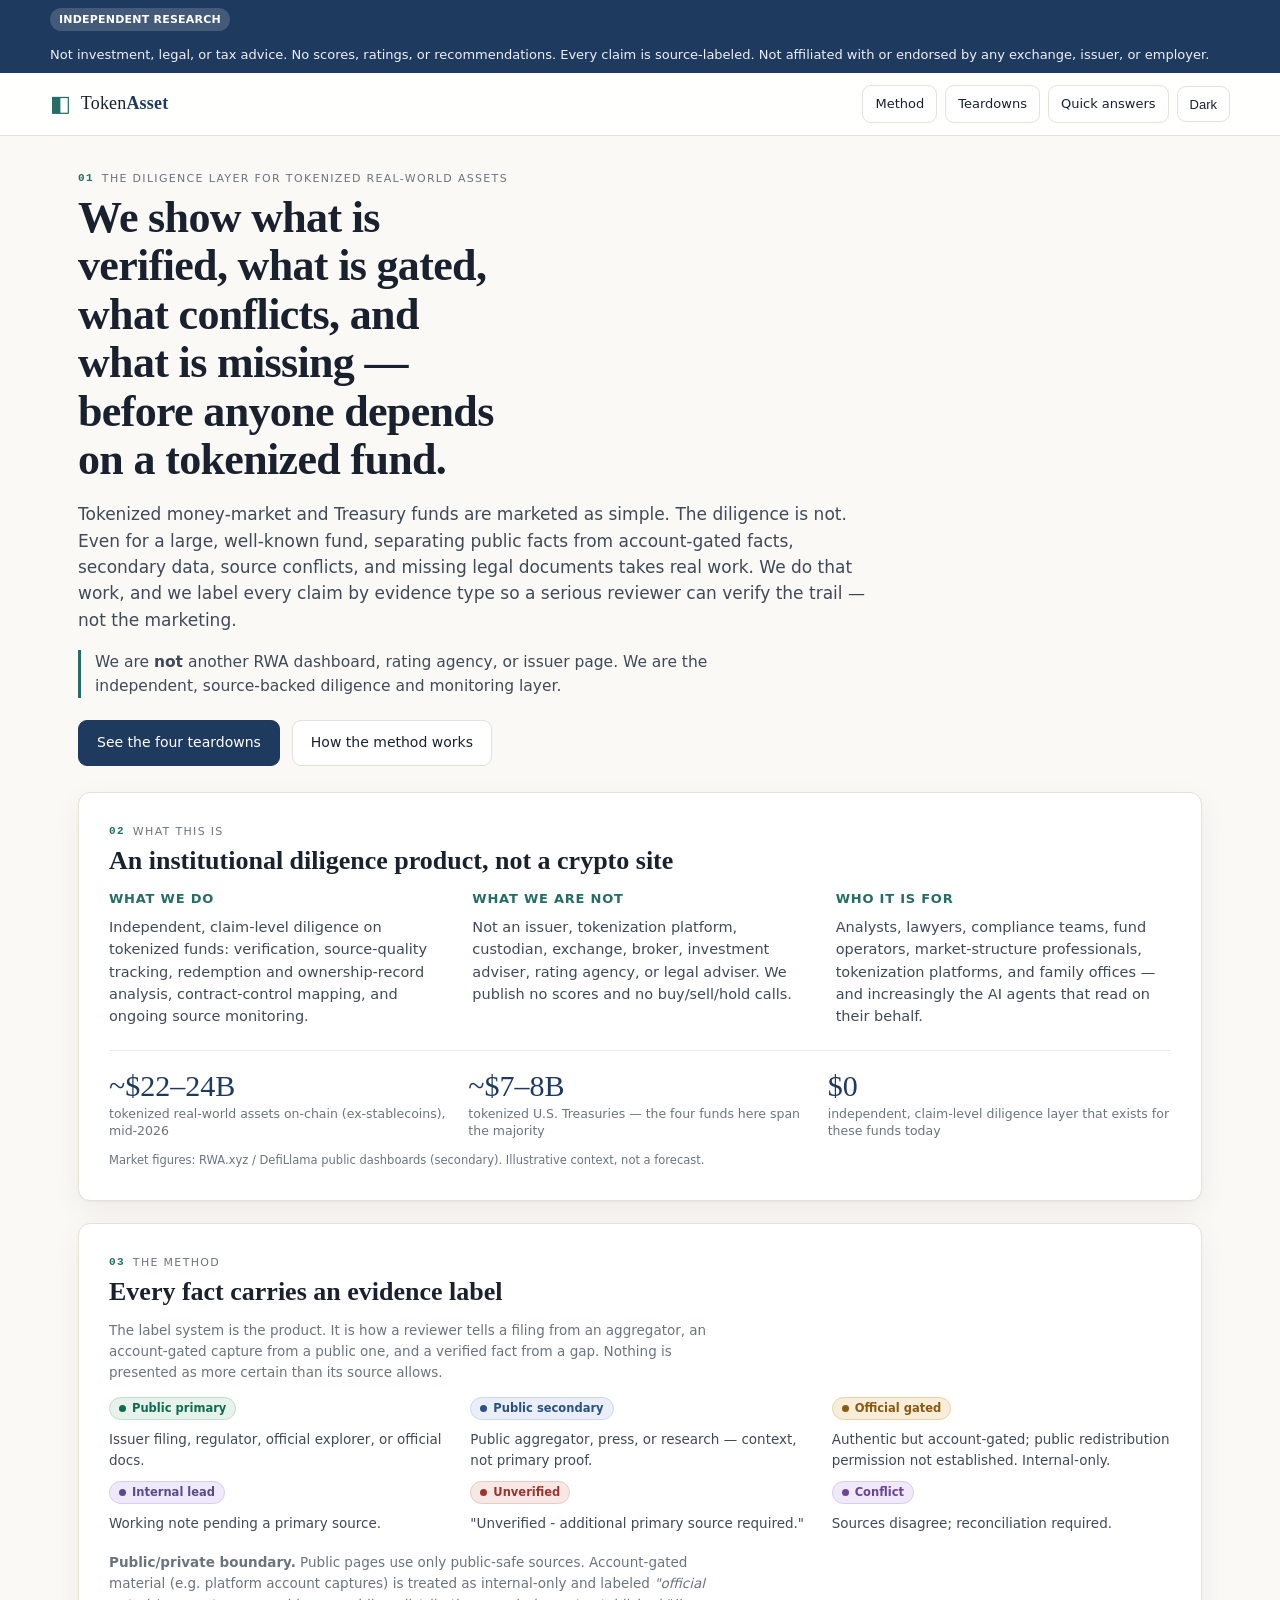
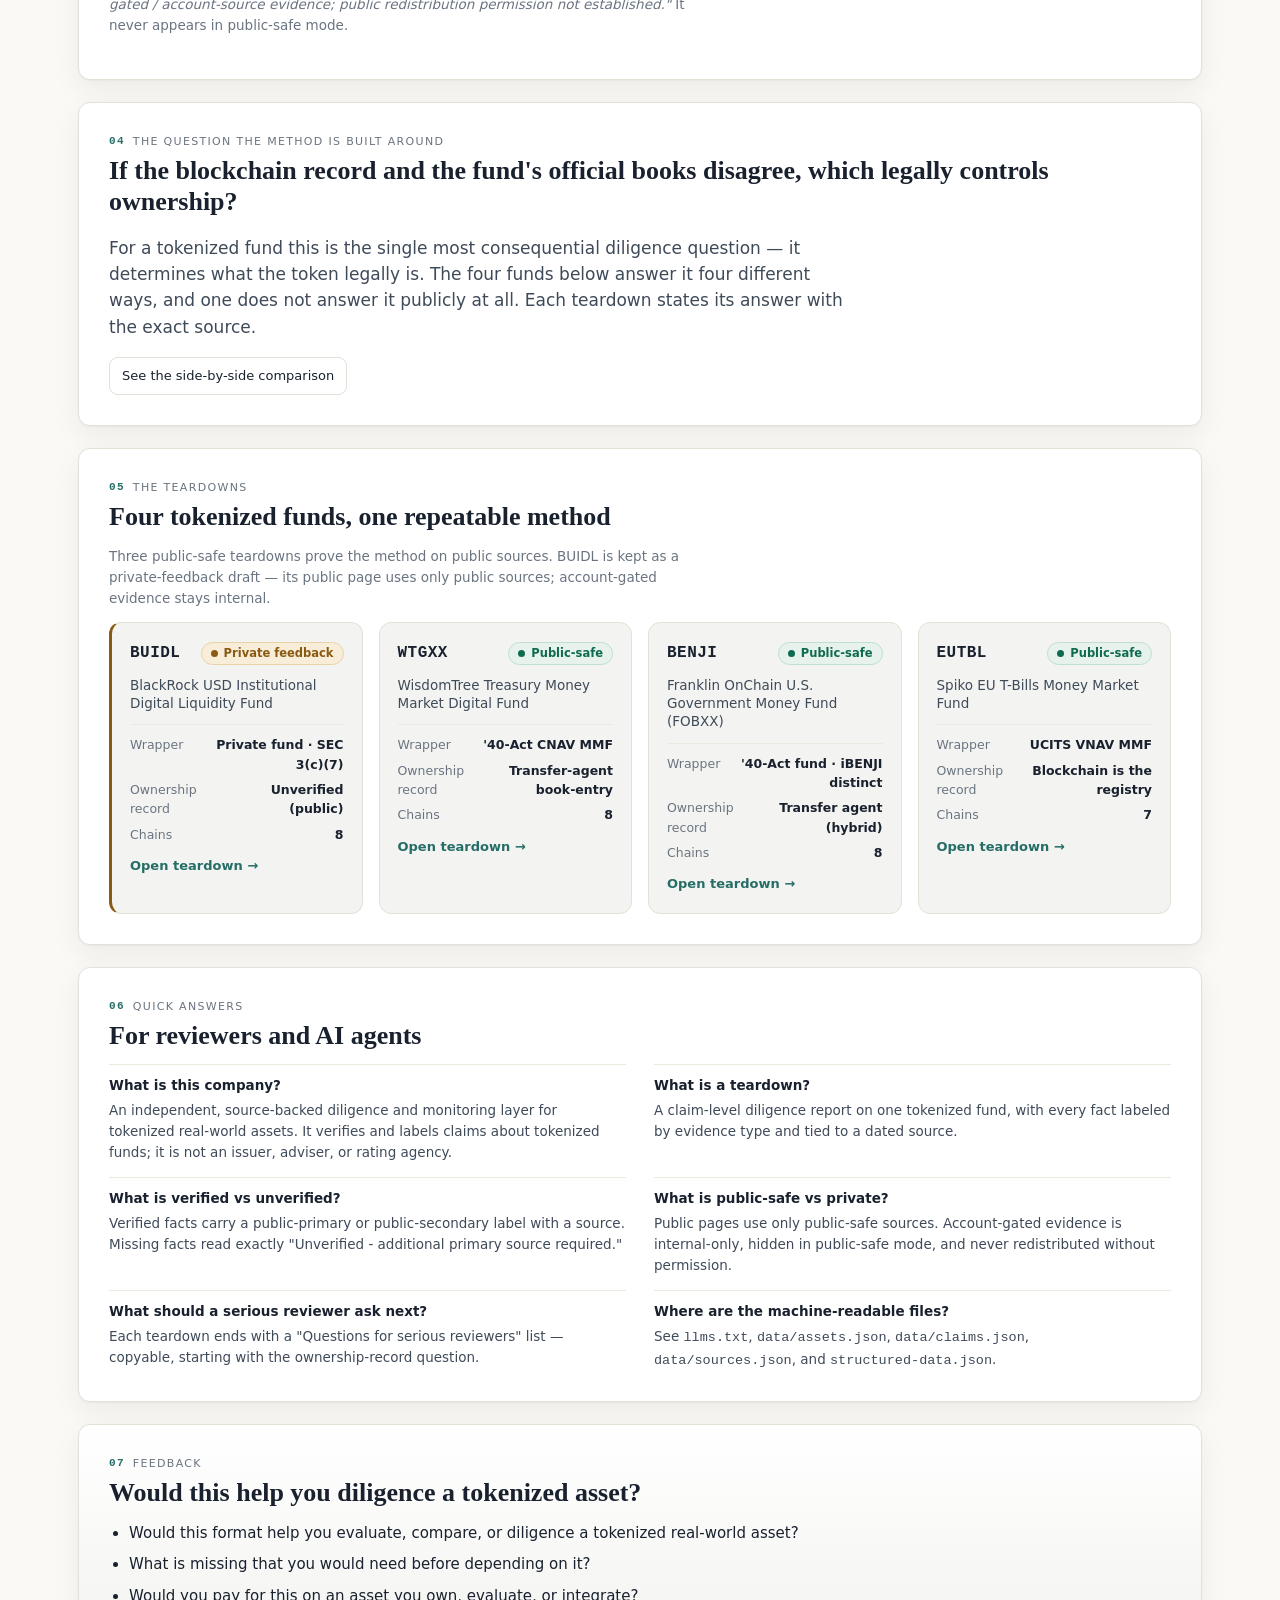
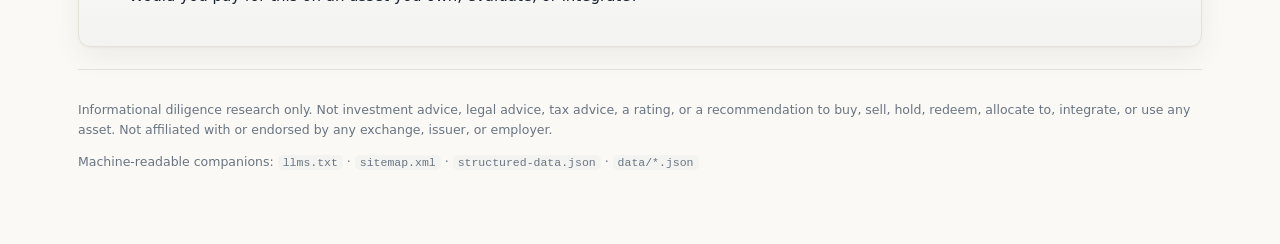
==== index.html @ 91ecc10b "TokenAsset public-safe site (noindex)" ====
<!DOCTYPE html>
<html lang="en" data-theme="light">
<head>
  <meta charset="UTF-8" />
  <meta name="viewport" content="width=device-width, initial-scale=1.0" />
  <title>TokenAsset — Source-Backed Tokenized-Fund Research</title>
  <meta name="description" content="An independent, source-backed diligence and monitoring layer for tokenized real-world assets. Every claim is labeled by evidence type and tied to a dated source. No scores, no ratings, no investment advice." />
  <meta name="robots" content="noindex, nofollow" />
  <link rel="canonical" href="https://example.com/rwa-teardown/" />

  <meta property="og:type" content="website" />
  <meta property="og:title" content="TokenAsset — Source-Backed Tokenized-Fund Research" />
  <meta property="og:description" content="An independent diligence layer for tokenized real-world assets. Evidence-labeled. No scores, no advice." />
  <meta property="og:url" content="https://example.com/rwa-teardown/" />
  <meta property="og:site_name" content="TokenAsset" />
  <meta name="twitter:card" content="summary_large_image" />
  <meta name="twitter:title" content="TokenAsset — Source-Backed Tokenized-Fund Research" />
  <meta name="twitter:description" content="An independent diligence layer for tokenized real-world assets. Evidence-labeled. No scores, no advice." />

  <link rel="stylesheet" href="assets/css/styles.css" />
  <script type="application/ld+json">
  {
    "@context": "https://schema.org",
    "@type": ["Organization", "ResearchProject"],
    "name": "TokenAsset",
    "description": "An independent, source-backed diligence and monitoring layer for tokenized real-world assets. Every claim is labeled by evidence type. No scores, ratings, or recommendations.",
    "url": "https://example.com/rwa-teardown/",
    "disclaimer": "Informational diligence research only. Not investment advice, legal advice, tax advice, a rating, or a recommendation to buy, sell, hold, redeem, allocate to, integrate, or use any asset. Not affiliated with or endorsed by any exchange, issuer, or employer.",
    "mainEntity": {
      "@type": "ItemList",
      "name": "Tokenized-fund diligence teardowns",
      "itemListElement": [
        {"@type": "ListItem", "position": 1, "name": "BUIDL — BlackRock USD Institutional Digital Liquidity Fund", "url": "https://example.com/rwa-teardown/teardown.html?asset=buidl"},
        {"@type": "ListItem", "position": 2, "name": "WTGXX — WisdomTree Treasury Money Market Digital Fund", "url": "https://example.com/rwa-teardown/teardown.html?asset=wtgxx"},
        {"@type": "ListItem", "position": 3, "name": "BENJI / FOBXX — Franklin OnChain U.S. Government Money Fund", "url": "https://example.com/rwa-teardown/teardown.html?asset=benji"},
        {"@type": "ListItem", "position": 4, "name": "EUTBL — Spiko EU T-Bills Money Market Fund", "url": "https://example.com/rwa-teardown/teardown.html?asset=eutbl"}
      ]
    }
  }
  </script>
</head>
<body class="home">
  <a class="skip-link" href="#main">Skip to content</a>

  <div class="alert-band" role="region" aria-label="Status and disclaimer">
    <div class="wrap alert-inner">
      <span class="alert-status">Independent research</span>
      <span class="alert-text">Not investment, legal, or tax advice. No scores, ratings, or recommendations. Every claim is source-labeled. Not affiliated with or endorsed by any exchange, issuer, or employer.</span>
    </div>
  </div>

  <header class="masthead" role="banner">
    <div class="wrap masthead-inner">
      <a class="brand" href="index.html" aria-label="TokenAsset — home">
        <span class="brand-mark" aria-hidden="true">◧</span>
        <span class="brand-name">Token<strong>Asset</strong></span>
      </a>
      <nav class="toolbar" aria-label="Primary">
        <a class="ctl btn" href="#method">Method</a>
        <a class="ctl btn" href="#assets">Teardowns</a>
        <a class="ctl btn" href="#answers">Quick answers</a>
        <button class="ctl btn" id="theme-toggle" aria-pressed="false" title="Toggle light/dark">Dark</button>
      </nav>
    </div>
  </header>

  <main id="main" class="wrap home-main" tabindex="-1">

    <!-- HERO -->
    <section class="hero-home" aria-labelledby="hero-h">
      <p class="eyebrow"><span class="num">01</span> The diligence layer for tokenized real-world assets</p>
      <h1 id="hero-h">We show what is verified, what is gated, what conflicts, and what is missing — before anyone depends on a tokenized fund.</h1>
      <p class="lede">Tokenized money-market and Treasury funds are marketed as simple. The diligence is not. Even for a large, well-known fund, separating public facts from account-gated facts, secondary data, source conflicts, and missing legal documents takes real work. We do that work, and we label every claim by evidence type so a serious reviewer can verify the trail — not the marketing.</p>
      <p class="positioning">We are <strong>not</strong> another RWA dashboard, rating agency, or issuer page. We are the independent, source-backed diligence and monitoring layer.</p>
      <div class="hero-cta">
        <a class="btn btn-primary" href="#assets">See the four teardowns</a>
        <a class="btn" href="#method">How the method works</a>
      </div>
    </section>

    <!-- WHAT / WHO -->
    <section class="card" id="what" aria-labelledby="what-h">
      <p class="eyebrow"><span class="num">02</span> What this is</p>
      <h2 id="what-h">An institutional diligence product, not a crypto site</h2>
      <div class="who-grid">
        <div><h3>What we do</h3><p>Independent, claim-level diligence on tokenized funds: verification, source-quality tracking, redemption and ownership-record analysis, contract-control mapping, and ongoing source monitoring.</p></div>
        <div><h3>What we are not</h3><p>Not an issuer, tokenization platform, custodian, exchange, broker, investment adviser, rating agency, or legal adviser. We publish no scores and no buy/sell/hold calls.</p></div>
        <div><h3>Who it is for</h3><p>Analysts, lawyers, compliance teams, fund operators, market-structure professionals, tokenization platforms, and family offices — and increasingly the AI agents that read on their behalf.</p></div>
      </div>
      <div class="market-band" aria-label="Market context">
        <div><span class="mb-num">~$22–24B</span><span class="mb-lbl">tokenized real-world assets on-chain (ex-stablecoins), mid-2026</span></div>
        <div><span class="mb-num">~$7–8B</span><span class="mb-lbl">tokenized U.S. Treasuries — the four funds here span the majority</span></div>
        <div><span class="mb-num">$0</span><span class="mb-lbl">independent, claim-level diligence layer that exists for these funds today</span></div>
      </div>
      <p class="mb-note">Market figures: RWA.xyz / DefiLlama public dashboards (secondary). Illustrative context, not a forecast.</p>
    </section>

    <!-- METHOD / EVIDENCE LABELS -->
    <section class="card" id="method" aria-labelledby="method-h">
      <p class="eyebrow"><span class="num">03</span> The method</p>
      <h2 id="method-h">Every fact carries an evidence label</h2>
      <p class="section-note">The label system is the product. It is how a reviewer tells a filing from an aggregator, an account-gated capture from a public one, and a verified fact from a gap. Nothing is presented as more certain than its source allows.</p>
      <ul class="method-legend">
        <li><span class="badge public-primary"><span class="dot"></span>Public primary</span> Issuer filing, regulator, official explorer, or official docs.</li>
        <li><span class="badge public-secondary"><span class="dot"></span>Public secondary</span> Public aggregator, press, or research — context, not primary proof.</li>
        <li><span class="badge official-gated"><span class="dot"></span>Official gated</span> Authentic but account-gated; public redistribution permission not established. Internal-only.</li>
        <li><span class="badge internal-lead"><span class="dot"></span>Internal lead</span> Working note pending a primary source.</li>
        <li><span class="badge unverified"><span class="dot"></span>Unverified</span> "Unverified - additional primary source required."</li>
        <li><span class="badge conflict"><span class="dot"></span>Conflict</span> Sources disagree; reconciliation required.</li>
      </ul>
      <p class="section-note"><strong>Public/private boundary.</strong> Public pages use only public-safe sources. Account-gated material (e.g. platform account captures) is treated as internal-only and labeled <em>"official gated / account-source evidence; public redistribution permission not established."</em> It never appears in public-safe mode.</p>
    </section>

    <!-- CORE QUESTION TEASER -->
    <section class="card" id="core-teaser" aria-labelledby="core-h">
      <p class="eyebrow"><span class="num">04</span> The question the method is built around</p>
      <h2 id="core-h">If the blockchain record and the fund's official books disagree, which legally controls ownership?</h2>
      <p class="lede">For a tokenized fund this is the single most consequential diligence question — it determines what the token legally is. The four funds below answer it four different ways, and one does not answer it publicly at all. Each teardown states its answer with the exact source.</p>
      <a class="btn" href="teardown.html?asset=wtgxx#core">See the side-by-side comparison</a>
    </section>

    <!-- ASSET GRID -->
    <section class="card" id="assets" aria-labelledby="assets-h">
      <p class="eyebrow"><span class="num">05</span> The teardowns</p>
      <h2 id="assets-h">Four tokenized funds, one repeatable method</h2>
      <p class="section-note">Three public-safe teardowns prove the method on public sources. BUIDL is kept as a private-feedback draft — its public page uses only public sources; account-gated evidence stays internal.</p>
      <div class="asset-grid">

        <a class="asset-card is-private" href="teardown.html?asset=buidl">
          <div class="ac-top"><span class="ac-tic">BUIDL</span><span class="badge official-gated"><span class="dot"></span>Private feedback</span></div>
          <p class="ac-name">BlackRock USD Institutional Digital Liquidity Fund</p>
          <dl class="ac-meta">
            <div><dt>Wrapper</dt><dd>Private fund · SEC 3(c)(7)</dd></div>
            <div><dt>Ownership record</dt><dd>Unverified (public)</dd></div>
            <div><dt>Chains</dt><dd>8</dd></div>
          </dl>
          <span class="ac-go">Open teardown →</span>
        </a>

        <a class="asset-card" href="teardown.html?asset=wtgxx">
          <div class="ac-top"><span class="ac-tic">WTGXX</span><span class="badge public-primary"><span class="dot"></span>Public-safe</span></div>
          <p class="ac-name">WisdomTree Treasury Money Market Digital Fund</p>
          <dl class="ac-meta">
            <div><dt>Wrapper</dt><dd>'40-Act CNAV MMF</dd></div>
            <div><dt>Ownership record</dt><dd>Transfer-agent book-entry</dd></div>
            <div><dt>Chains</dt><dd>8</dd></div>
          </dl>
          <span class="ac-go">Open teardown →</span>
        </a>

        <a class="asset-card" href="teardown.html?asset=benji">
          <div class="ac-top"><span class="ac-tic">BENJI</span><span class="badge public-primary"><span class="dot"></span>Public-safe</span></div>
          <p class="ac-name">Franklin OnChain U.S. Government Money Fund (FOBXX)</p>
          <dl class="ac-meta">
            <div><dt>Wrapper</dt><dd>'40-Act fund · iBENJI distinct</dd></div>
            <div><dt>Ownership record</dt><dd>Transfer agent (hybrid)</dd></div>
            <div><dt>Chains</dt><dd>8</dd></div>
          </dl>
          <span class="ac-go">Open teardown →</span>
        </a>

        <a class="asset-card" href="teardown.html?asset=eutbl">
          <div class="ac-top"><span class="ac-tic">EUTBL</span><span class="badge public-primary"><span class="dot"></span>Public-safe</span></div>
          <p class="ac-name">Spiko EU T-Bills Money Market Fund</p>
          <dl class="ac-meta">
            <div><dt>Wrapper</dt><dd>UCITS VNAV MMF</dd></div>
            <div><dt>Ownership record</dt><dd>Blockchain is the registry</dd></div>
            <div><dt>Chains</dt><dd>7</dd></div>
          </dl>
          <span class="ac-go">Open teardown →</span>
        </a>

      </div>
    </section>

    <!-- QUICK ANSWERS -->
    <section class="card answers" id="answers" aria-labelledby="answers-h">
      <p class="eyebrow"><span class="num">06</span> Quick answers</p>
      <h2 id="answers-h">For reviewers and AI agents</h2>
      <div class="qa">
        <div><dt>What is this company?</dt><dd>An independent, source-backed diligence and monitoring layer for tokenized real-world assets. It verifies and labels claims about tokenized funds; it is not an issuer, adviser, or rating agency.</dd></div>
        <div><dt>What is a teardown?</dt><dd>A claim-level diligence report on one tokenized fund, with every fact labeled by evidence type and tied to a dated source.</dd></div>
        <div><dt>What is verified vs unverified?</dt><dd>Verified facts carry a public-primary or public-secondary label with a source. Missing facts read exactly "Unverified - additional primary source required."</dd></div>
        <div><dt>What is public-safe vs private?</dt><dd>Public pages use only public-safe sources. Account-gated evidence is internal-only, hidden in public-safe mode, and never redistributed without permission.</dd></div>
        <div><dt>What should a serious reviewer ask next?</dt><dd>Each teardown ends with a "Questions for serious reviewers" list — copyable, starting with the ownership-record question.</dd></div>
        <div><dt>Where are the machine-readable files?</dt><dd>See <code>llms.txt</code>, <code>data/assets.json</code>, <code>data/claims.json</code>, <code>data/sources.json</code>, and <code>structured-data.json</code>.</dd></div>
      </div>
    </section>

    <!-- FEEDBACK -->
    <section class="card feedback" id="feedback" aria-labelledby="fb-h">
      <p class="eyebrow"><span class="num">07</span> Feedback</p>
      <h2 id="fb-h">Would this help you diligence a tokenized asset?</h2>
      <ul class="feedback-questions">
        <li>Would this format help you evaluate, compare, or diligence a tokenized real-world asset?</li>
        <li>What is missing that you would need before depending on it?</li>
        <li>Would you pay for this on an asset you own, evaluate, or integrate?</li>
      </ul>
    </section>

    <footer class="site-footer">
      <p>Informational diligence research only. Not investment advice, legal advice, tax advice, a rating, or a recommendation to buy, sell, hold, redeem, allocate to, integrate, or use any asset. Not affiliated with or endorsed by any exchange, issuer, or employer.</p>
      <p class="muted">Machine-readable companions: <code>llms.txt</code> · <code>sitemap.xml</code> · <code>structured-data.json</code> · <code>data/*.json</code></p>
    </footer>
  </main>

  <script>
    // Minimal, dependency-free theme toggle for the static homepage (honors prefers-reduced-motion via CSS).
    (function(){
      var btn = document.getElementById("theme-toggle");
      if(!btn) return;
      btn.addEventListener("click", function(){
        var dark = document.documentElement.getAttribute("data-theme") === "dark";
        document.documentElement.setAttribute("data-theme", dark ? "light" : "dark");
        btn.setAttribute("aria-pressed", String(!dark));
        btn.textContent = dark ? "Dark" : "Light";
      });
    })();
  </script>
</body>
</html>
---- assets/css/styles.css ----
/* =========================================================================
   RWA Diligence Teardown — institutional design system
   Reusable across teardowns. Themed entirely with CSS custom properties.
   No crypto/neon aesthetic. No score/rating visuals. Coverage bars only.
   ========================================================================= */

:root {
  --paper:#f5f3ee; --bg:#faf9f5; --panel:#ffffff; --panel-2:#f3f4f1; --panel-3:#eceee9;
  --ink:#19212e; --ink-2:#3f4a59; --muted:#6a7480; --line:#e3e1d8; --hair:#ece9e0;
  --accent:#1f3a5f; --accent-2:#256d66; --link:#1f5c8c; --focus:#256d66;

  --s-pp-fg:#0f6b4f; --s-pp-bg:#e7f2ec; --s-pp-bd:#bfe0d0;   /* public primary */
  --s-ps-fg:#2a5180; --s-ps-bg:#e9eef8; --s-ps-bd:#cdd9ef;   /* public secondary */
  --s-og-fg:#8a5a12; --s-og-bg:#f7edd8; --s-og-bd:#e8d3a6;   /* official gated */
  --s-il-fg:#5a4a8a; --s-il-bg:#eeeafb; --s-il-bd:#d6cdf0;   /* internal lead */
  --s-uv-fg:#9a342f; --s-uv-bg:#f8e8e5; --s-uv-bd:#ecc8c2;   /* unverified */
  --s-cf-fg:#6a4596; --s-cf-bg:#efe9f8; --s-cf-bd:#d8cbef;   /* conflict */

  --radius-sm:9px; --radius-md:12px; --pill:99px;
  --maxw:1180px; --rail:248px;
  --serif:"Iowan Old Style","Palatino Linotype",Palatino,"Book Antiqua",Georgia,"Times New Roman",serif;
  --sans:system-ui,-apple-system,"Segoe UI",Roboto,Helvetica,Arial,sans-serif;
  --mono:ui-monospace,"SF Mono",Menlo,Consolas,"Liberation Mono",monospace;
  --shadow:0 1px 2px rgba(16,24,40,.04), 0 10px 30px rgba(16,24,40,.06);
}
[data-theme="dark"] {
  --paper:#0c1016; --bg:#0c1016; --panel:#141b24; --panel-2:#1a222d; --panel-3:#202a36;
  --ink:#e9eef4; --ink-2:#bcc6d2; --muted:#8b95a2; --line:#27313d; --hair:#1f2630;
  --accent:#83a9d6; --accent-2:#5cb6ac; --link:#8cc0ea; --focus:#5cb6ac;

  --s-pp-fg:#74d7ab; --s-pp-bg:#10241d; --s-pp-bd:#1f4034;
  --s-ps-fg:#8fb6ec; --s-ps-bg:#121d2e; --s-ps-bd:#22344e;
  --s-og-fg:#e3b15f; --s-og-bg:#26200f; --s-og-bd:#43381b;
  --s-il-fg:#bba6ec; --s-il-bg:#1a1530; --s-il-bd:#2f2650;
  --s-uv-fg:#ef9b94; --s-uv-bg:#271513; --s-uv-bd:#45221f;
  --s-cf-fg:#bfa6ec; --s-cf-bg:#1d1630; --s-cf-bd:#332650;
  --shadow:0 1px 2px rgba(0,0,0,.4), 0 12px 32px rgba(0,0,0,.36);
}

* { box-sizing:border-box; }
html { scroll-behavior:smooth; }
@media (prefers-reduced-motion: reduce) { html { scroll-behavior:auto; } *,*::before,*::after { animation-duration:.001ms !important; transition-duration:.001ms !important; } }

body {
  margin:0; background:var(--bg); color:var(--ink);
  font-family:var(--sans); font-size:16px; line-height:1.55;
  -webkit-font-smoothing:antialiased;
}
.wrap { max-width:var(--maxw); margin:0 auto; padding:0 clamp(16px,3vw,28px); }

a { color:var(--link); text-underline-offset:2px; }
a:focus-visible, button:focus-visible, select:focus-visible, input:focus-visible, [tabindex]:focus-visible {
  outline:2px solid var(--focus); outline-offset:2px; border-radius:4px;
}
.skip-link { position:absolute; left:-9999px; top:0; background:var(--accent); color:#fff; padding:10px 16px; z-index:100; border-radius:0 0 8px 0; }
.skip-link:focus { left:0; }

/* ---- Alert band ---- */
.alert-band { background:var(--accent); color:#fff; font-size:13px; }
[data-theme="dark"] .alert-band { background:#10202f; }
.alert-inner { display:flex; gap:14px; align-items:center; padding:8px 0; flex-wrap:wrap; }
.alert-status { font-weight:700; letter-spacing:.02em; text-transform:uppercase; font-size:11px; background:rgba(255,255,255,.16); padding:3px 9px; border-radius:var(--pill); white-space:nowrap; }
.alert-text { opacity:.92; }

/* ---- Masthead ---- */
.masthead { position:sticky; top:0; z-index:40; background:color-mix(in srgb, var(--panel) 88%, transparent); backdrop-filter:saturate(140%) blur(8px); border-bottom:1px solid var(--line); }
.masthead-inner { display:flex; align-items:center; justify-content:space-between; gap:18px; padding:12px 0; flex-wrap:wrap; }
.brand { display:flex; align-items:center; gap:10px; }
.brand-mark { color:var(--accent-2); font-size:22px; line-height:1; }
.brand-name { font-family:var(--serif); font-size:18px; letter-spacing:.01em; }
.brand-name strong { color:var(--accent); }
.toolbar { display:flex; gap:8px; align-items:center; flex-wrap:wrap; }
.ctl { font-size:13px; }
.ctl-label { display:block; font-size:10px; text-transform:uppercase; letter-spacing:.08em; color:var(--muted); margin-bottom:3px; }
select, input[type="search"] {
  font:inherit; font-size:13px; color:var(--ink); background:var(--panel); border:1px solid var(--line);
  padding:7px 10px; border-radius:var(--radius-sm); min-height:36px;
}
/* Cap the asset select so its long option labels can't force horizontal page overflow. */
#asset-select { max-width:min(260px, 60vw); text-overflow:ellipsis; }
.btn { background:var(--panel); border:1px solid var(--line); color:var(--ink); padding:8px 12px; border-radius:var(--radius-sm); cursor:pointer; min-height:36px; font-size:13px; }
.btn:hover { border-color:var(--accent-2); }
.btn[aria-pressed="true"] { background:var(--accent); color:#fff; border-color:var(--accent); }

/* ---- Layout ---- */
.layout { display:grid; grid-template-columns:var(--rail) 1fr; gap:28px; align-items:start; padding-top:24px; padding-bottom:64px; }
.rail { position:sticky; top:74px; align-self:start; font-size:13px; }
.rail-title { font-size:10px; text-transform:uppercase; letter-spacing:.1em; color:var(--muted); margin:0 0 8px; }
#rail-list { list-style:none; margin:0 0 22px; padding:0; counter-reset:r; }
#rail-list li a { display:block; padding:5px 8px; border-left:2px solid transparent; color:var(--ink-2); text-decoration:none; border-radius:0 6px 6px 0; }
#rail-list li a:hover { background:var(--panel-2); }
#rail-list li a.active { border-left-color:var(--accent-2); color:var(--ink); background:var(--panel-2); font-weight:600; }
.legend ul { list-style:none; margin:0; padding:0; display:flex; flex-direction:column; gap:6px; }
.legend li { display:flex; align-items:center; gap:7px; font-size:12px; color:var(--ink-2); }

/* ---- Cards / sections ---- */
.content { min-width:0; }
.card { background:var(--panel); border:1px solid var(--line); border-radius:var(--radius-md); box-shadow:var(--shadow); padding:clamp(18px,3vw,30px); margin:0 0 22px; scroll-margin-top:78px; }
.eyebrow { font-size:11px; text-transform:uppercase; letter-spacing:.12em; color:var(--muted); margin:0 0 6px; display:flex; align-items:center; gap:8px; }
.eyebrow .num { font-family:var(--mono); color:var(--accent-2); font-weight:700; }
.private-eyebrow .num { color:var(--s-og-fg); }
h1 { font-family:var(--serif); font-size:clamp(26px,4vw,38px); line-height:1.12; margin:.1em 0 .3em; letter-spacing:-.01em; }
h2 { font-family:var(--serif); font-size:clamp(20px,2.6vw,26px); line-height:1.18; margin:.1em 0 .5em; }
.lede { font-size:clamp(15px,1.6vw,17px); color:var(--ink-2); max-width:68ch; }
.section-note { color:var(--muted); font-size:13.5px; margin:.2em 0 1em; max-width:70ch; }

/* ---- Hero ---- */
.hero h1 { margin-bottom:.2em; }
.hero-meta { display:grid; grid-template-columns:repeat(auto-fit,minmax(200px,1fr)); gap:14px 28px; margin:22px 0 0; }
.hero-meta div { border-top:1px solid var(--hair); padding-top:10px; }
.hero-meta dt { font-size:10.5px; text-transform:uppercase; letter-spacing:.08em; color:var(--muted); margin-bottom:3px; }
.hero-meta dd { margin:0; font-size:14.5px; }

/* ---- Status badges ---- */
.badge { display:inline-flex; align-items:center; gap:6px; font-size:11.5px; font-weight:600; padding:2px 9px; border-radius:var(--pill); border:1px solid; white-space:nowrap; line-height:1.5; }
.badge .dot { width:7px; height:7px; border-radius:50%; background:currentColor; flex:none; }
.badge.public-primary{ color:var(--s-pp-fg); background:var(--s-pp-bg); border-color:var(--s-pp-bd); }
.badge.public-secondary{ color:var(--s-ps-fg); background:var(--s-ps-bg); border-color:var(--s-ps-bd); }
.badge.official-gated{ color:var(--s-og-fg); background:var(--s-og-bg); border-color:var(--s-og-bd); }
.badge.internal-lead{ color:var(--s-il-fg); background:var(--s-il-bg); border-color:var(--s-il-bd); }
.badge.unverified{ color:var(--s-uv-fg); background:var(--s-uv-bg); border-color:var(--s-uv-bd); }
.badge.conflict{ color:var(--s-cf-fg); background:var(--s-cf-bg); border-color:var(--s-cf-bd); }

/* ---- Tape ---- */
.tape { display:grid; grid-template-columns:repeat(auto-fit,minmax(230px,1fr)); gap:12px; }
.tape-card { border:1px solid var(--line); border-radius:var(--radius-sm); padding:14px; background:var(--panel-2); }
.tape-card.is-active { border-color:var(--accent-2); box-shadow:inset 0 0 0 1px var(--accent-2); }
.tape-tic { font-family:var(--mono); font-weight:700; font-size:13px; letter-spacing:.04em; }
.tape-name { font-size:11.5px; color:var(--muted); margin:2px 0 10px; line-height:1.3; min-height:2.6em; }
.tape-row { display:flex; justify-content:space-between; gap:8px; font-size:13px; padding:3px 0; border-top:1px dashed var(--hair); }
.tape-row .k { color:var(--muted); }
.tape-row .v { font-family:var(--mono); text-align:right; }
.tape-date { font-size:10.5px; color:var(--muted); margin-top:8px; }
.tape-card .badge { margin-top:8px; }

/* ---- Snapshot ---- */
.snapshot-grid { display:grid; grid-template-columns:repeat(auto-fit,minmax(220px,1fr)); gap:14px; }
.snap { border:1px solid var(--line); border-radius:var(--radius-sm); padding:13px 15px; background:var(--panel-2); }
.snap dt { font-size:10.5px; text-transform:uppercase; letter-spacing:.08em; color:var(--muted); }
.snap dd { margin:4px 0 0; font-size:14.5px; }
.gaps { margin-top:18px; border-top:1px solid var(--hair); padding-top:14px; }
.gaps h3 { font-size:13px; text-transform:uppercase; letter-spacing:.06em; color:var(--muted); margin:0 0 8px; }
.gaps ul { margin:0; padding-left:18px; columns:2; column-gap:28px; }
@media (max-width:640px){ .gaps ul { columns:1; } }
.gaps li { margin:0 0 5px; font-size:14px; }

/* ---- Tables ---- */
.table-scroll { overflow-x:auto; border:1px solid var(--line); border-radius:var(--radius-sm); }
.data-table { border-collapse:collapse; width:100%; font-size:13.5px; min-width:560px; }
.data-table th, .data-table td { text-align:left; padding:10px 12px; border-bottom:1px solid var(--hair); vertical-align:top; }
.data-table thead th { position:sticky; top:0; background:var(--panel-3); font-size:11px; text-transform:uppercase; letter-spacing:.05em; color:var(--ink-2); z-index:1; }
.data-table tbody tr:hover { background:var(--panel-2); }
.data-table .mono { font-family:var(--mono); font-size:12px; }
.addr { display:inline-flex; align-items:center; gap:6px; }
.copy-btn { font-size:11px; padding:1px 7px; border:1px solid var(--line); background:var(--panel); border-radius:6px; cursor:pointer; color:var(--muted); }
.copy-btn:hover { color:var(--ink); border-color:var(--accent-2); }

/* ---- Claim cards ---- */
.claim-list { display:flex; flex-direction:column; gap:10px; }
.claim { border:1px solid var(--line); border-radius:var(--radius-sm); background:var(--panel-2); overflow:hidden; }
.claim > summary { list-style:none; cursor:pointer; padding:13px 16px; display:flex; gap:12px; align-items:flex-start; justify-content:space-between; }
.claim > summary::-webkit-details-marker { display:none; }
.claim .c-label { font-weight:600; font-size:14.5px; }
.claim .c-value { color:var(--ink-2); font-size:13.5px; margin-top:3px; }
.claim .c-right { display:flex; flex-direction:column; align-items:flex-end; gap:6px; flex:none; }
.claim .c-id { font-family:var(--mono); font-size:10.5px; color:var(--muted); }
.claim-body { padding:0 16px 14px; border-top:1px dashed var(--hair); margin-top:2px; }
.claim-body .meta-row { display:flex; flex-wrap:wrap; gap:6px 16px; font-size:12.5px; color:var(--muted); margin-top:10px; }
.claim-body .src-list { margin:8px 0 0; padding-left:0; list-style:none; display:flex; flex-direction:column; gap:4px; }
.claim-body .src-list li { font-size:12.5px; }
.empty { color:var(--muted); font-style:italic; padding:8px 2px; font-size:13.5px; }

/* ---- Coverage / quality bars (documentation coverage ONLY) ---- */
.coverage { display:flex; flex-wrap:wrap; gap:10px; margin-bottom:14px; }
.cov-pill { font-size:12.5px; border:1px solid var(--line); border-radius:var(--pill); padding:5px 12px; background:var(--panel-2); }
.cov-pill b { font-family:var(--mono); }
.quality-bars { display:flex; flex-direction:column; gap:10px; }
.qbar { display:grid; grid-template-columns:170px 1fr 44px; gap:12px; align-items:center; font-size:13px; }
.qbar .track { background:var(--panel-3); border-radius:var(--pill); height:12px; overflow:hidden; border:1px solid var(--hair); }
.qbar .fill { height:100%; border-radius:var(--pill); }
.qbar .fill.public-primary{ background:var(--s-pp-fg); }
.qbar .fill.public-secondary{ background:var(--s-ps-fg); }
.qbar .fill.official-gated{ background:var(--s-og-fg); }
.qbar .fill.internal-lead{ background:var(--s-il-fg); }
.qbar .fill.unverified{ background:var(--s-uv-fg); }
.qbar .fill.conflict{ background:var(--s-cf-fg); }
.qbar .cnt { font-family:var(--mono); text-align:right; color:var(--muted); }
@media (max-width:560px){ .qbar { grid-template-columns:110px 1fr 36px; } }

/* ---- Checklist ---- */
.checklist { list-style:none; margin:0; padding:0; display:flex; flex-direction:column; gap:8px; }
.checklist li { display:flex; gap:12px; align-items:flex-start; border:1px solid var(--line); border-radius:var(--radius-sm); padding:11px 14px; background:var(--panel-2); }
.checklist .box { width:16px; height:16px; border:1.5px solid var(--muted); border-radius:4px; margin-top:2px; flex:none; }
.checklist .ci-text { font-size:14px; }
.checklist .ci-meta { font-size:11.5px; color:var(--muted); margin-top:2px; }
.prio { font-size:10px; font-weight:700; text-transform:uppercase; letter-spacing:.05em; padding:1px 7px; border-radius:var(--pill); }
.prio.high{ color:var(--s-uv-fg); background:var(--s-uv-bg); border:1px solid var(--s-uv-bd); }
.prio.medium{ color:var(--s-og-fg); background:var(--s-og-bg); border:1px solid var(--s-og-bd); }
.prio.low{ color:var(--muted); background:var(--panel-3); border:1px solid var(--line); }

/* ---- Core / comparison emphasis ---- */
#core-table td:nth-child(2){ max-width:46ch; }

/* ---- Filters ---- */
.filters, .field { display:flex; gap:14px; flex-wrap:wrap; }
.field { flex-direction:column; min-width:200px; flex:1; }
.field.inline { max-width:240px; margin-bottom:14px; }
.filters input, .filters select { width:100%; }

/* ---- Questions ---- */
.question-list { list-style:none; margin:0; padding:0; display:flex; flex-direction:column; gap:9px; }
.question-list li { display:flex; gap:12px; align-items:flex-start; border:1px solid var(--line); border-radius:var(--radius-sm); padding:12px 14px; background:var(--panel-2); }
.question-list .q-text { font-size:14.5px; }
.question-list .copy-btn { flex:none; }

/* ---- Appendix ---- */
.appendix-list { display:flex; flex-direction:column; gap:8px; }
.src { border:1px solid var(--line); border-radius:var(--radius-sm); background:var(--panel-2); padding:12px 15px; }
.src .s-top { display:flex; justify-content:space-between; gap:12px; align-items:flex-start; flex-wrap:wrap; }
.src .s-title { font-weight:600; font-size:14px; }
.src .s-meta { font-size:12px; color:var(--muted); margin-top:5px; display:flex; flex-wrap:wrap; gap:5px 14px; }
.src .s-id { font-family:var(--mono); }
/* Long unbroken URLs/titles must wrap so they can't force horizontal page overflow on mobile. */
.src .s-title, .src .s-meta a, .claim-body .src-list a, .claim-body .src-list li { overflow-wrap:anywhere; word-break:break-word; min-width:0; }

/* ---- Feedback / answers ---- */
.feedback { background:linear-gradient(180deg, var(--panel), var(--panel-2)); }
.feedback-questions { margin:0; padding-left:20px; font-size:15px; }
.feedback-questions li { margin:0 0 8px; }
.answers .qa { display:grid; grid-template-columns:1fr 1fr; gap:14px 28px; }
@media (max-width:720px){ .answers .qa { grid-template-columns:1fr; } }
.qa div { border-top:1px solid var(--hair); padding-top:10px; }
.qa dt { font-weight:600; font-size:13.5px; }
.qa dd { margin:4px 0 0; font-size:13.5px; color:var(--ink-2); }

/* ---- Footer ---- */
.site-footer { color:var(--muted); font-size:12.5px; border-top:1px solid var(--line); padding-top:18px; }
.site-footer code { font-family:var(--mono); font-size:11.5px; background:var(--panel-2); padding:1px 5px; border-radius:5px; }
.muted { color:var(--muted); }

/* ---- Toast ---- */
.toast { position:fixed; bottom:20px; left:50%; transform:translateX(-50%) translateY(20px); background:var(--ink); color:var(--bg); padding:10px 18px; border-radius:var(--pill); font-size:13px; opacity:0; pointer-events:none; transition:opacity .2s, transform .2s; z-index:90; }
.toast.show { opacity:1; transform:translateX(-50%) translateY(0); }

/* ---- Private mode visibility ---- */
body.public-safe .private-section { display:none; }
.is-hidden { display:none !important; }

/* ---- Responsive ---- */
@media (max-width:1000px){
  .layout { grid-template-columns:1fr; }
  .rail { position:static; order:2; margin-top:8px; border-top:1px solid var(--line); padding-top:16px; }
  #rail-list { display:flex; flex-wrap:wrap; gap:4px; }
  #rail-list li a { border-left:none; border:1px solid var(--line); border-radius:var(--pill); padding:4px 11px; }
  #rail-list li a.active { border-color:var(--accent-2); }
  .legend ul { flex-direction:row; flex-wrap:wrap; gap:10px; }
}

/* ============================ HOMEPAGE ============================ */
a.brand { text-decoration:none; color:inherit; }
a.btn { text-decoration:none; display:inline-flex; align-items:center; }
.btn-primary { background:var(--accent); color:#fff; border-color:var(--accent); }
.btn-primary:hover { background:var(--accent-2); border-color:var(--accent-2); }
[data-theme="dark"] .btn-primary { color:#0c1016; }
.home-main { padding-top:26px; padding-bottom:64px; }

.hero-home { padding:8px 0 26px; }
.hero-home h1 { font-family:var(--serif); font-size:clamp(28px,4.4vw,44px); line-height:1.1; letter-spacing:-.015em; max-width:20ch; margin:.15em 0 .35em; }
.hero-home .lede { max-width:74ch; }
.positioning { font-size:15.5px; color:var(--ink-2); margin:14px 0 0; padding-left:14px; border-left:3px solid var(--accent-2); max-width:70ch; }
.hero-cta { display:flex; gap:12px; flex-wrap:wrap; margin-top:22px; }
.hero-cta .btn { padding:11px 18px; font-size:14px; }

.market-band { display:grid; grid-template-columns:repeat(auto-fit,minmax(200px,1fr)); gap:16px; margin-top:22px; padding-top:20px; border-top:1px solid var(--hair); }
.market-band > div { display:flex; flex-direction:column; gap:4px; }
.mb-num { font-family:var(--serif); font-size:clamp(22px,3vw,30px); color:var(--accent); line-height:1; }
[data-theme="dark"] .mb-num { color:var(--accent-2); }
.mb-lbl { font-size:12.5px; color:var(--muted); line-height:1.4; }
.mb-note { font-size:11.5px; color:var(--muted); margin:12px 0 0; }
.who-grid { display:grid; grid-template-columns:repeat(auto-fit,minmax(220px,1fr)); gap:20px 28px; }
.who-grid h3 { font-size:13px; text-transform:uppercase; letter-spacing:.06em; color:var(--accent-2); margin:0 0 6px; }
.who-grid p { margin:0; font-size:14.5px; color:var(--ink-2); }

.method-legend { list-style:none; margin:6px 0 18px; padding:0; display:grid; grid-template-columns:repeat(auto-fit,minmax(280px,1fr)); gap:10px 22px; }
.method-legend li { font-size:13.5px; color:var(--ink-2); display:flex; gap:9px; align-items:baseline; flex-wrap:wrap; }
.method-legend .badge { flex:none; }

.asset-grid { display:grid; grid-template-columns:repeat(auto-fit,minmax(250px,1fr)); gap:16px; }
.asset-card { display:flex; flex-direction:column; gap:10px; border:1px solid var(--line); border-radius:var(--radius-md); background:var(--panel-2); padding:18px; text-decoration:none; color:inherit; transition:border-color .15s, transform .15s, box-shadow .15s; }
.asset-card:hover { border-color:var(--accent-2); transform:translateY(-2px); box-shadow:var(--shadow); }
.asset-card.is-private { border-left:3px solid var(--s-og-fg); }
.ac-top { display:flex; align-items:center; justify-content:space-between; gap:10px; }
.ac-tic { font-family:var(--mono); font-weight:700; font-size:16px; letter-spacing:.03em; }
.ac-name { font-size:13.5px; color:var(--ink-2); margin:0; line-height:1.35; min-height:2.7em; }
.ac-meta { display:flex; flex-direction:column; gap:6px; margin:2px 0 0; border-top:1px solid var(--hair); padding-top:10px; }
.ac-meta div { display:flex; justify-content:space-between; gap:10px; font-size:12.5px; }
.ac-meta dt { color:var(--muted); }
.ac-meta dd { margin:0; text-align:right; font-weight:600; }
.ac-go { font-size:13px; color:var(--accent-2); font-weight:600; margin-top:2px; }

@media (max-width:640px){ .hero-cta { flex-direction:column; align-items:stretch; } .hero-cta .btn { justify-content:center; } }

/* ---- Print / PDF ---- */
@media print {
  .masthead, .rail, .toolbar, #explore, .toast, .skip-link, .copy-btn { display:none !important; }
  body { background:#fff; color:#000; font-size:11pt; }
  .layout { display:block; padding:0; }
  .card { box-shadow:none; border:1px solid #ccc; break-inside:avoid; page-break-inside:avoid; margin-bottom:12px; }
  .claim[open] .claim-body, .claim .claim-body { display:block !important; }
  .claim > summary { cursor:default; }
  a { color:#000; text-decoration:underline; }
  .alert-band { background:#fff; color:#000; border-bottom:1px solid #000; }
  body.public-safe .private-section { display:none; }
}
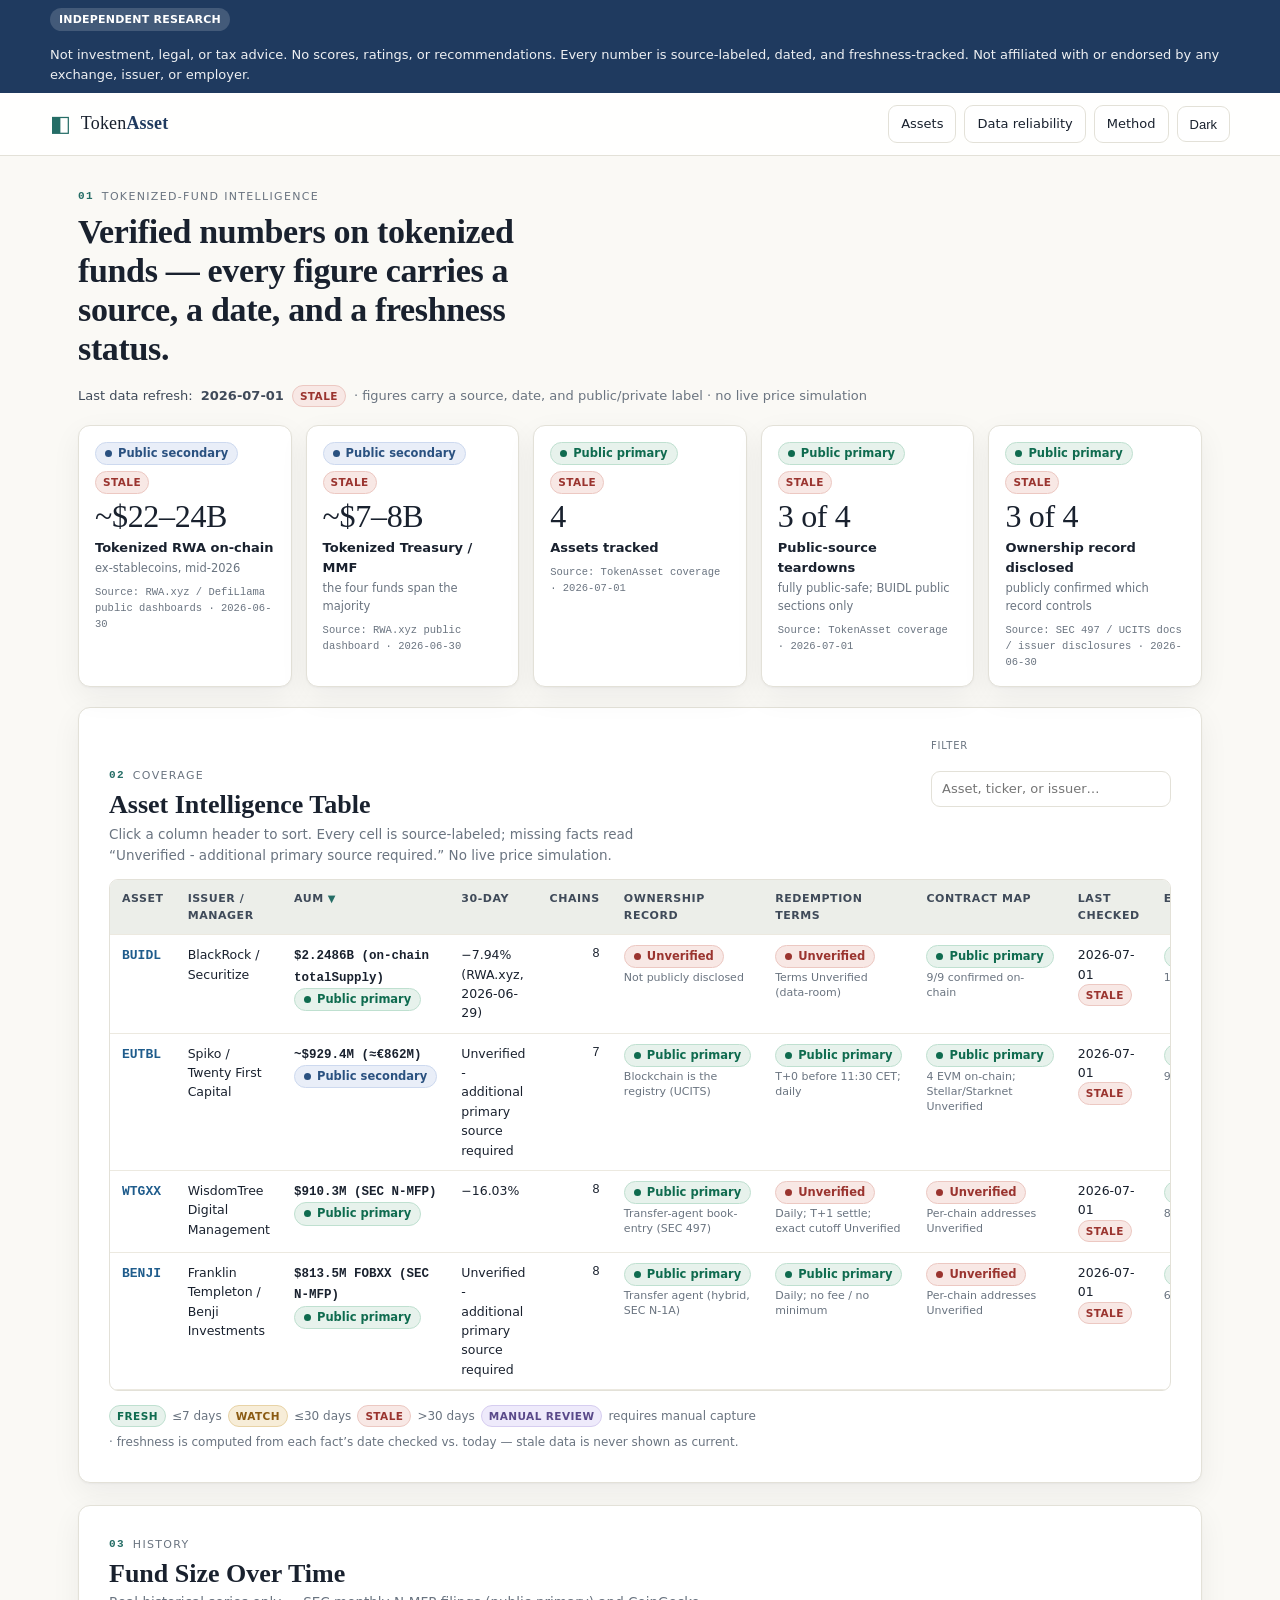
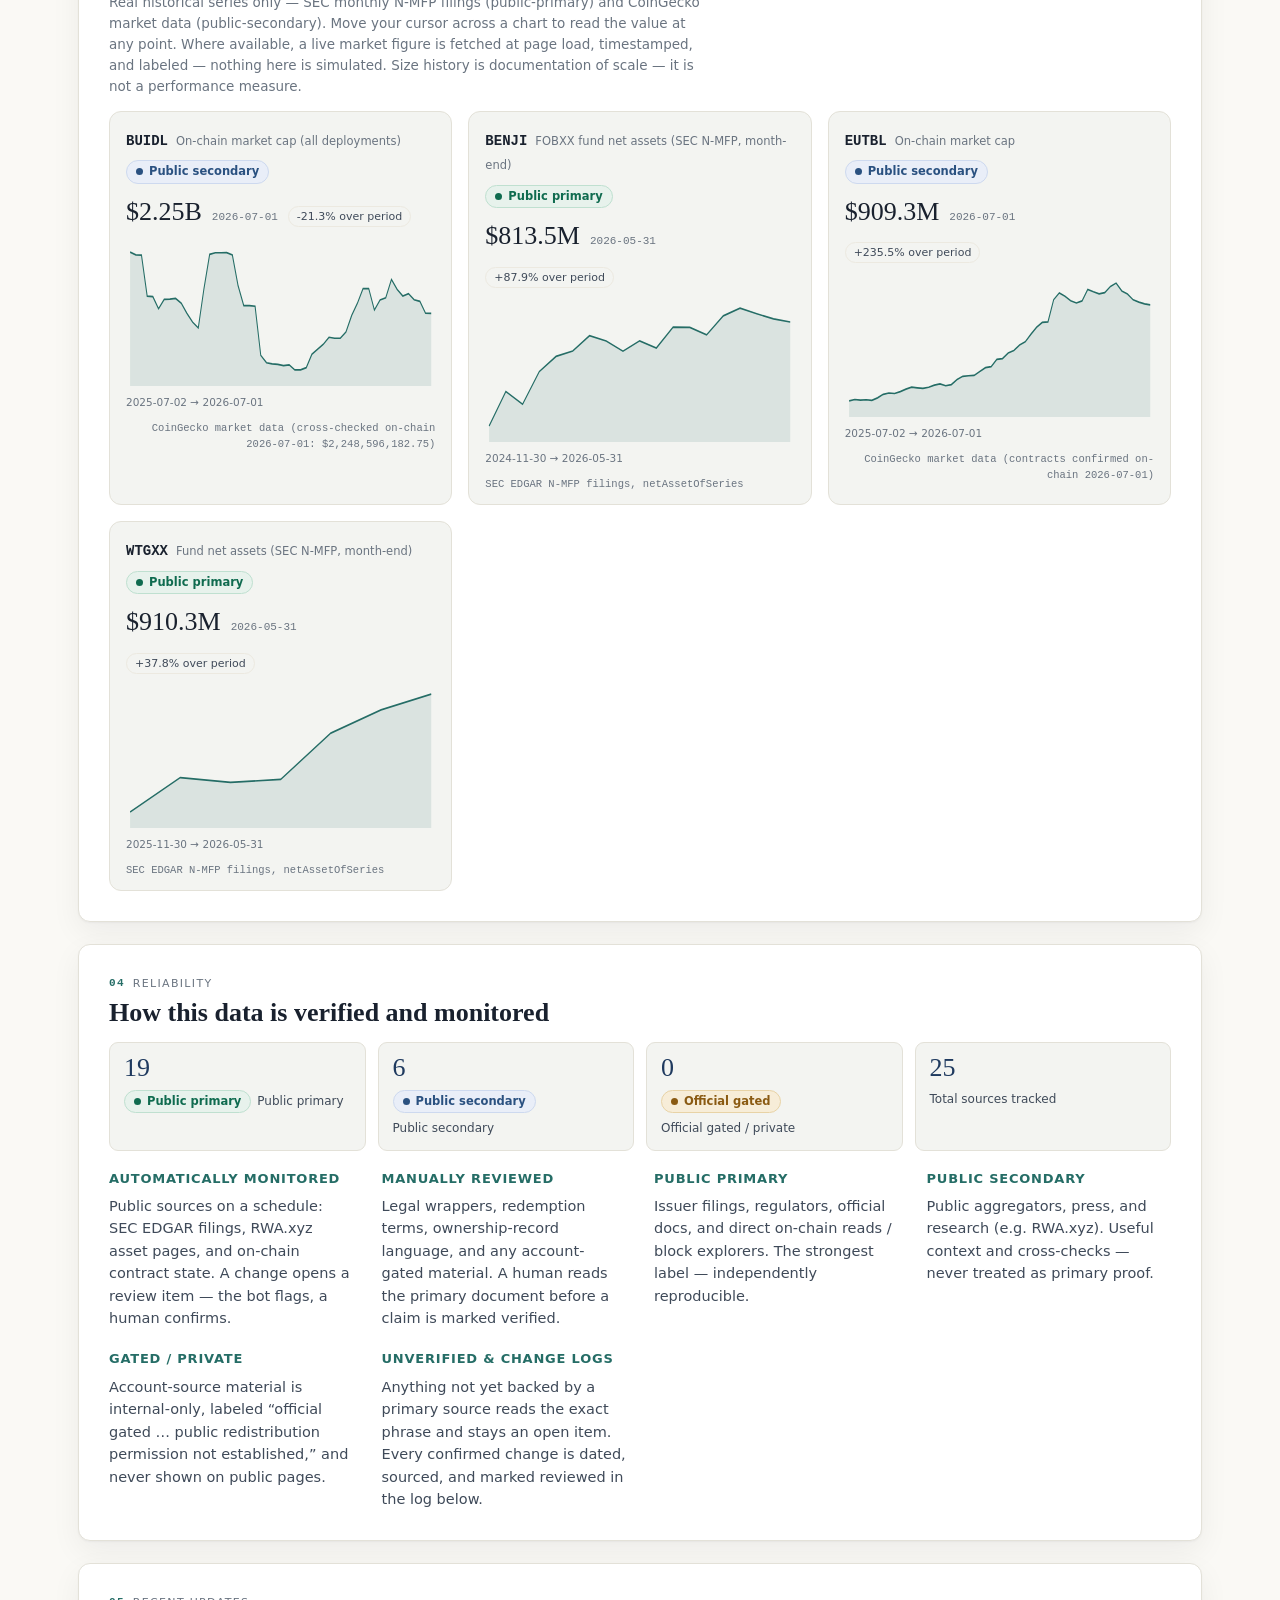
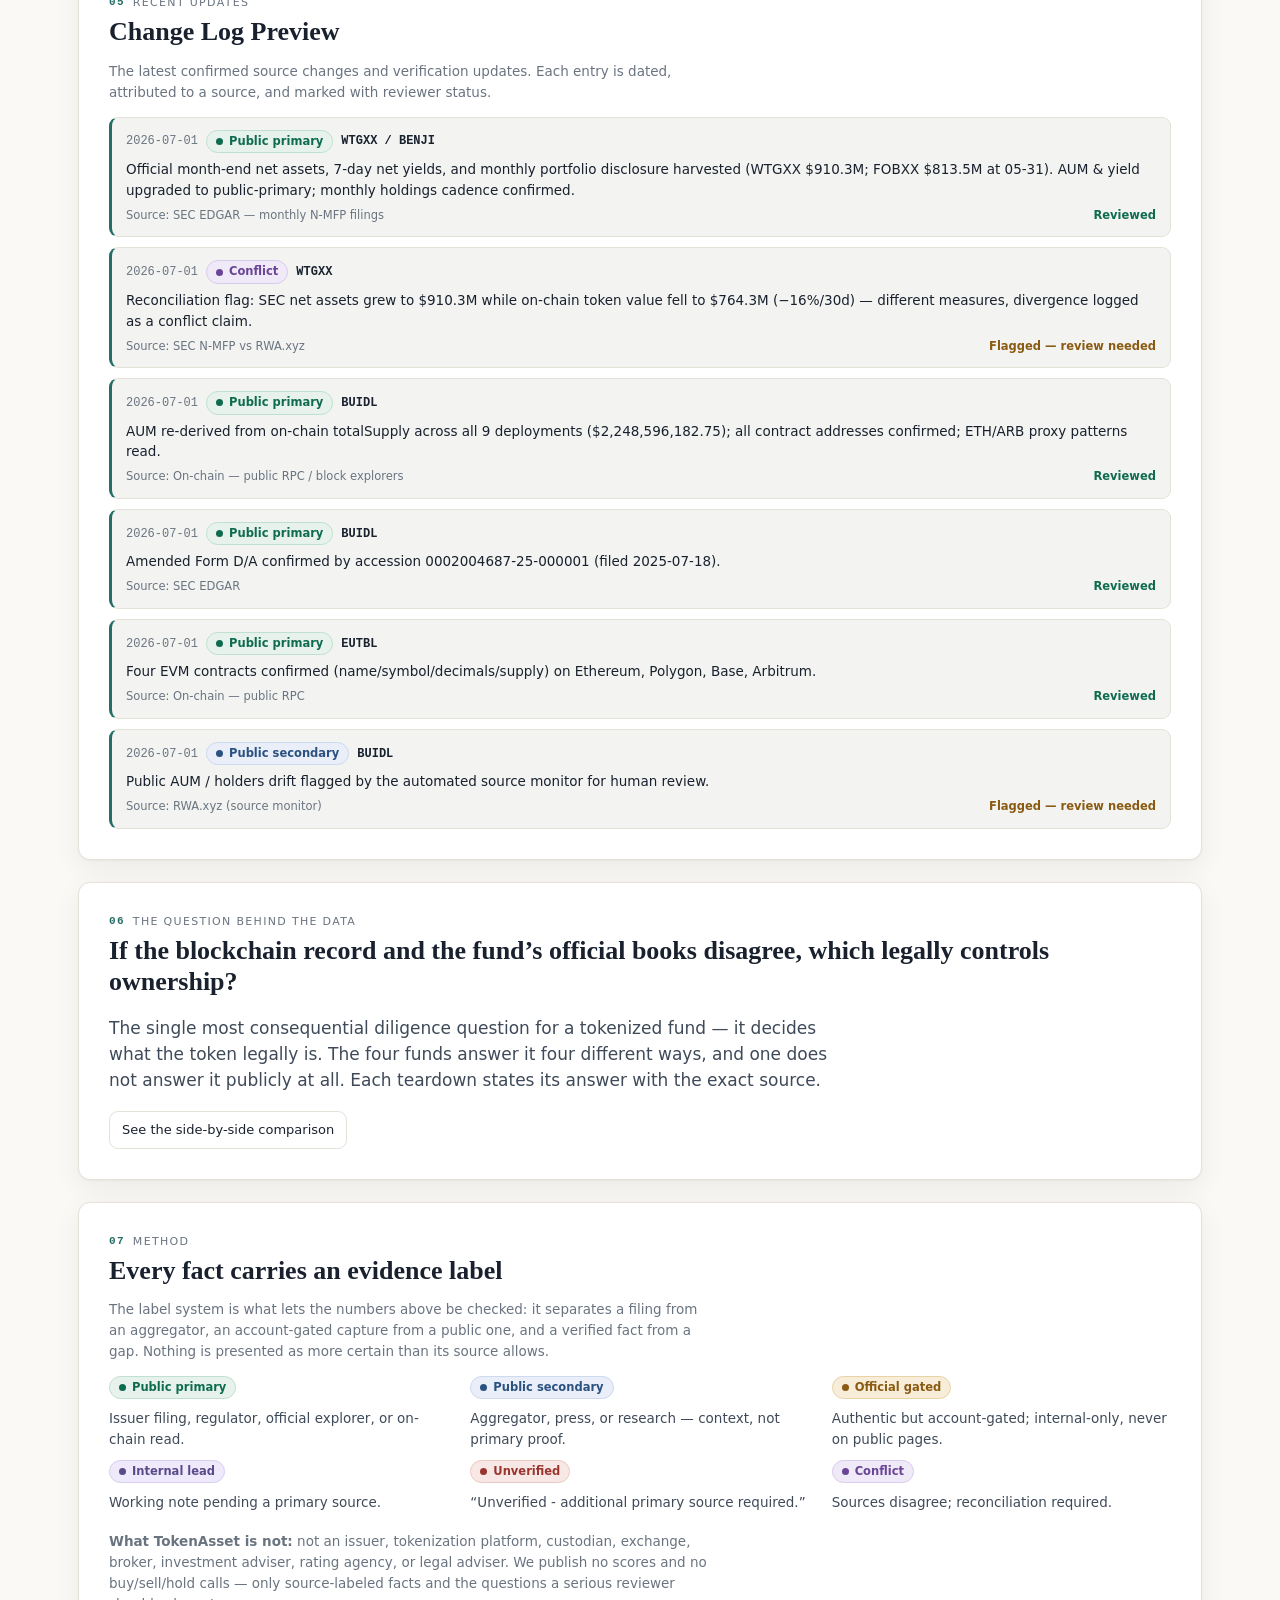
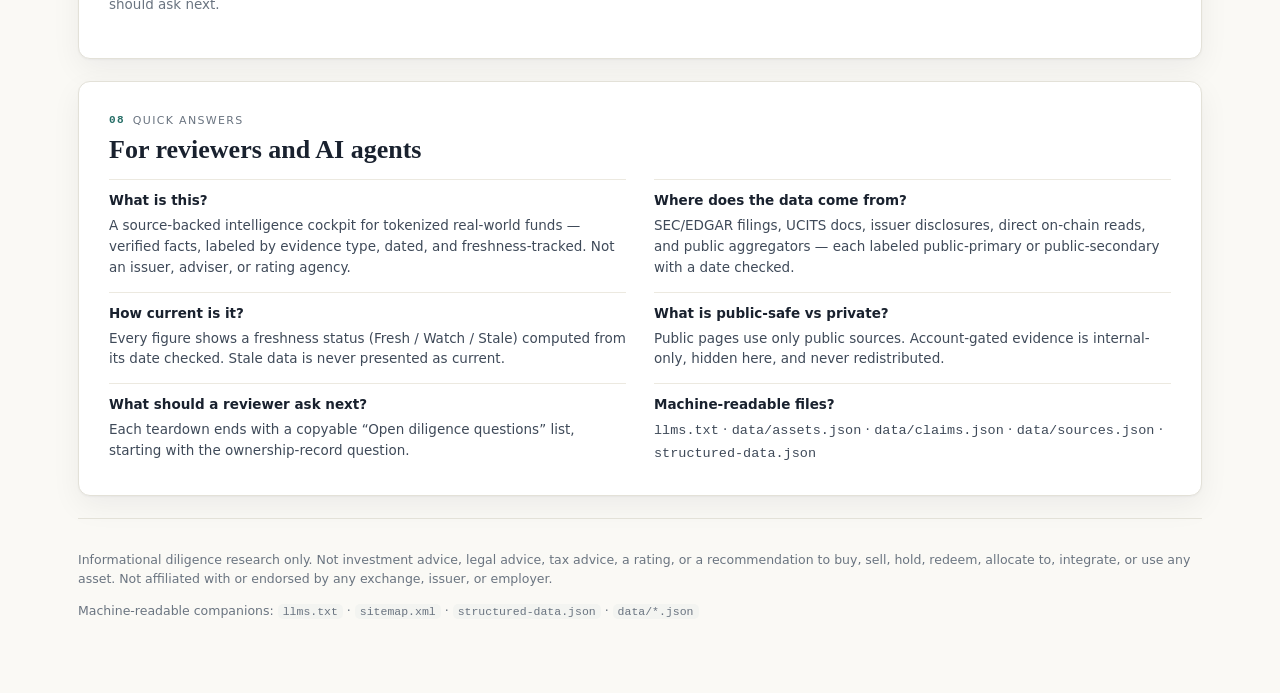
==== commit 2c5b3f40: "Data-first cockpit: KPIs, intel table, real history charts (SEC N-MFP + CoinGecko), live market chec" ====
--- a/index.html
+++ b/index.html
@@ -3,19 +3,18 @@
 <head>
   <meta charset="UTF-8" />
   <meta name="viewport" content="width=device-width, initial-scale=1.0" />
-  <title>TokenAsset — Source-Backed Tokenized-Fund Research</title>
-  <meta name="description" content="An independent, source-backed diligence and monitoring layer for tokenized real-world assets. Every claim is labeled by evidence type and tied to a dated source. No scores, no ratings, no investment advice." />
+  <title>TokenAsset — Tokenized-Fund Intelligence, Verified &amp; Source-Labeled</title>
+  <meta name="description" content="A source-backed intelligence cockpit for tokenized real-world funds (BUIDL, WTGXX, BENJI, EUTBL). Every number carries a source, a date checked, a public/private status, and a freshness status. No scores, no ratings, no investment advice." />
   <meta name="robots" content="noindex, nofollow" />
   <link rel="canonical" href="https://example.com/rwa-teardown/" />
-
   <meta property="og:type" content="website" />
-  <meta property="og:title" content="TokenAsset — Source-Backed Tokenized-Fund Research" />
-  <meta property="og:description" content="An independent diligence layer for tokenized real-world assets. Evidence-labeled. No scores, no advice." />
+  <meta property="og:title" content="TokenAsset — Tokenized-Fund Intelligence, Verified &amp; Source-Labeled" />
+  <meta property="og:description" content="Source-backed intelligence on tokenized real-world funds. Every number carries a source, date, and freshness status. No scores, no advice." />
   <meta property="og:url" content="https://example.com/rwa-teardown/" />
   <meta property="og:site_name" content="TokenAsset" />
   <meta name="twitter:card" content="summary_large_image" />
-  <meta name="twitter:title" content="TokenAsset — Source-Backed Tokenized-Fund Research" />
-  <meta name="twitter:description" content="An independent diligence layer for tokenized real-world assets. Evidence-labeled. No scores, no advice." />
+  <meta name="twitter:title" content="TokenAsset — Tokenized-Fund Intelligence" />
+  <meta name="twitter:description" content="Source-backed intelligence on tokenized real-world funds. Evidence-labeled, dated, freshness-tracked. No scores, no advice." />
 
   <link rel="stylesheet" href="assets/css/styles.css" />
   <script type="application/ld+json">
@@ -23,7 +22,7 @@
     "@context": "https://schema.org",
     "@type": ["Organization", "ResearchProject"],
     "name": "TokenAsset",
-    "description": "An independent, source-backed diligence and monitoring layer for tokenized real-world assets. Every claim is labeled by evidence type. No scores, ratings, or recommendations.",
+    "description": "Source-backed intelligence and monitoring for tokenized real-world funds. Every fact is labeled by evidence type, dated, and freshness-tracked. No scores, ratings, or recommendations.",
     "url": "https://example.com/rwa-teardown/",
     "disclaimer": "Informational diligence research only. Not investment advice, legal advice, tax advice, a rating, or a recommendation to buy, sell, hold, redeem, allocate to, integrate, or use any asset. Not affiliated with or endorsed by any exchange, issuer, or employer.",
     "mainEntity": {
@@ -40,12 +39,12 @@
   </script>
 </head>
 <body class="home">
-  <a class="skip-link" href="#main">Skip to content</a>
+  <a class="skip-link" href="#cockpit">Skip to data</a>
 
   <div class="alert-band" role="region" aria-label="Status and disclaimer">
     <div class="wrap alert-inner">
       <span class="alert-status">Independent research</span>
-      <span class="alert-text">Not investment, legal, or tax advice. No scores, ratings, or recommendations. Every claim is source-labeled. Not affiliated with or endorsed by any exchange, issuer, or employer.</span>
+      <span class="alert-text">Not investment, legal, or tax advice. No scores, ratings, or recommendations. Every number is source-labeled, dated, and freshness-tracked. Not affiliated with or endorsed by any exchange, issuer, or employer.</span>
     </div>
   </div>
 
@@ -56,146 +55,127 @@
         <span class="brand-name">Token<strong>Asset</strong></span>
       </a>
       <nav class="toolbar" aria-label="Primary">
+        <a class="ctl btn" href="#assets">Assets</a>
+        <a class="ctl btn" href="#reliability">Data reliability</a>
         <a class="ctl btn" href="#method">Method</a>
-        <a class="ctl btn" href="#assets">Teardowns</a>
-        <a class="ctl btn" href="#answers">Quick answers</a>
         <button class="ctl btn" id="theme-toggle" aria-pressed="false" title="Toggle light/dark">Dark</button>
       </nav>
     </div>
   </header>
 
-  <main id="main" class="wrap home-main" tabindex="-1">
+  <main id="cockpit" class="wrap home-main" tabindex="-1">
 
-    <!-- HERO -->
-    <section class="hero-home" aria-labelledby="hero-h">
-      <p class="eyebrow"><span class="num">01</span> The diligence layer for tokenized real-world assets</p>
-      <h1 id="hero-h">We show what is verified, what is gated, what conflicts, and what is missing — before anyone depends on a tokenized fund.</h1>
-      <p class="lede">Tokenized money-market and Treasury funds are marketed as simple. The diligence is not. Even for a large, well-known fund, separating public facts from account-gated facts, secondary data, source conflicts, and missing legal documents takes real work. We do that work, and we label every claim by evidence type so a serious reviewer can verify the trail — not the marketing.</p>
-      <p class="positioning">We are <strong>not</strong> another RWA dashboard, rating agency, or issuer page. We are the independent, source-backed diligence and monitoring layer.</p>
-      <div class="hero-cta">
-        <a class="btn btn-primary" href="#assets">See the four teardowns</a>
-        <a class="btn" href="#method">How the method works</a>
+    <!-- HERO: data-first -->
+    <section class="hero-cockpit" aria-labelledby="hero-h">
+      <p class="eyebrow"><span class="num">01</span> Tokenized-fund intelligence</p>
+      <h1 id="hero-h">Verified numbers on tokenized funds — every figure carries a source, a date, and a freshness status.</h1>
+      <p class="refresh-line" id="refresh-line">Loading…</p>
+      <div class="kpi-grid" id="kpi-grid" aria-label="Market and coverage indicators"></div>
+    </section>
+
+    <!-- ASSET INTELLIGENCE TABLE -->
+    <section class="card" id="assets" aria-labelledby="assets-h">
+      <div class="section-head">
+        <div><p class="eyebrow"><span class="num">02</span> Coverage</p><h2 id="assets-h">Asset Intelligence Table</h2></div>
+        <label class="field inline"><span class="ctl-label">Filter</span>
+          <input type="search" id="table-search" placeholder="Asset, ticker, or issuer…" aria-label="Filter assets" /></label>
+      </div>
+      <p class="section-note">Click a column header to sort. Every cell is source-labeled; missing facts read “Unverified - additional primary source required.” No live price simulation.</p>
+      <div class="table-scroll">
+        <table class="data-table intel-table" id="asset-table">
+          <thead><tr>
+            <th scope="col" data-sort="ticker" tabindex="0" role="button">Asset</th>
+            <th scope="col" data-sort="issuer" tabindex="0" role="button">Issuer / manager</th>
+            <th scope="col" data-sort="aum" tabindex="0" role="button">AUM</th>
+            <th scope="col">30-day</th>
+            <th scope="col" data-sort="chains" tabindex="0" role="button">Chains</th>
+            <th scope="col">Ownership record</th>
+            <th scope="col">Redemption terms</th>
+            <th scope="col">Contract map</th>
+            <th scope="col" data-sort="lastChecked" tabindex="0" role="button">Last checked</th>
+            <th scope="col">Evidence</th>
+            <th scope="col">Teardown</th>
+          </tr></thead>
+          <tbody></tbody>
+        </table>
+      </div>
+      <div class="fresh-legend" aria-label="Freshness legend">
+        <span class="fresh-chip fresh">Fresh</span> ≤7 days
+        <span class="fresh-chip watch">Watch</span> ≤30 days
+        <span class="fresh-chip stale">Stale</span> &gt;30 days
+        <span class="fresh-chip manual">Manual review</span> requires manual capture
+        <span class="muted">· freshness is computed from each fact’s date checked vs. today — stale data is never shown as current.</span>
       </div>
     </section>
 
-    <!-- WHAT / WHO -->
-    <section class="card" id="what" aria-labelledby="what-h">
-      <p class="eyebrow"><span class="num">02</span> What this is</p>
-      <h2 id="what-h">An institutional diligence product, not a crypto site</h2>
-      <div class="who-grid">
-        <div><h3>What we do</h3><p>Independent, claim-level diligence on tokenized funds: verification, source-quality tracking, redemption and ownership-record analysis, contract-control mapping, and ongoing source monitoring.</p></div>
-        <div><h3>What we are not</h3><p>Not an issuer, tokenization platform, custodian, exchange, broker, investment adviser, rating agency, or legal adviser. We publish no scores and no buy/sell/hold calls.</p></div>
-        <div><h3>Who it is for</h3><p>Analysts, lawyers, compliance teams, fund operators, market-structure professionals, tokenization platforms, and family offices — and increasingly the AI agents that read on their behalf.</p></div>
+    <!-- HISTORY CHARTS (real series — no simulation) -->
+    <section class="card" id="history" aria-labelledby="hist-h">
+      <div class="section-head">
+        <div><p class="eyebrow"><span class="num">03</span> History</p><h2 id="hist-h">Fund Size Over Time</h2></div>
       </div>
-      <div class="market-band" aria-label="Market context">
-        <div><span class="mb-num">~$22–24B</span><span class="mb-lbl">tokenized real-world assets on-chain (ex-stablecoins), mid-2026</span></div>
-        <div><span class="mb-num">~$7–8B</span><span class="mb-lbl">tokenized U.S. Treasuries — the four funds here span the majority</span></div>
-        <div><span class="mb-num">$0</span><span class="mb-lbl">independent, claim-level diligence layer that exists for these funds today</span></div>
-      </div>
-      <p class="mb-note">Market figures: RWA.xyz / DefiLlama public dashboards (secondary). Illustrative context, not a forecast.</p>
+      <p class="section-note">Real historical series only — SEC monthly N-MFP filings (public-primary) and CoinGecko market data (public-secondary). Move your cursor across a chart to read the value at any point. Where available, a live market figure is fetched at page load, timestamped, and labeled — nothing here is simulated. Size history is documentation of scale — it is not a performance measure.</p>
+      <div class="history-grid" id="history-grid"></div>
     </section>
 
-    <!-- METHOD / EVIDENCE LABELS -->
-    <section class="card" id="method" aria-labelledby="method-h">
-      <p class="eyebrow"><span class="num">03</span> The method</p>
-      <h2 id="method-h">Every fact carries an evidence label</h2>
-      <p class="section-note">The label system is the product. It is how a reviewer tells a filing from an aggregator, an account-gated capture from a public one, and a verified fact from a gap. Nothing is presented as more certain than its source allows.</p>
-      <ul class="method-legend">
-        <li><span class="badge public-primary"><span class="dot"></span>Public primary</span> Issuer filing, regulator, official explorer, or official docs.</li>
-        <li><span class="badge public-secondary"><span class="dot"></span>Public secondary</span> Public aggregator, press, or research — context, not primary proof.</li>
-        <li><span class="badge official-gated"><span class="dot"></span>Official gated</span> Authentic but account-gated; public redistribution permission not established. Internal-only.</li>
-        <li><span class="badge internal-lead"><span class="dot"></span>Internal lead</span> Working note pending a primary source.</li>
-        <li><span class="badge unverified"><span class="dot"></span>Unverified</span> "Unverified - additional primary source required."</li>
-        <li><span class="badge conflict"><span class="dot"></span>Conflict</span> Sources disagree; reconciliation required.</li>
-      </ul>
-      <p class="section-note"><strong>Public/private boundary.</strong> Public pages use only public-safe sources. Account-gated material (e.g. platform account captures) is treated as internal-only and labeled <em>"official gated / account-source evidence; public redistribution permission not established."</em> It never appears in public-safe mode.</p>
+    <!-- DATA RELIABILITY -->
+    <section class="card" id="reliability" aria-labelledby="rel-h">
+      <p class="eyebrow"><span class="num">04</span> Reliability</p>
+      <h2 id="rel-h">How this data is verified and monitored</h2>
+      <div class="reliability-counts" id="reliability-counts"></div>
+      <div class="who-grid">
+        <div><h3>Automatically monitored</h3><p>Public sources on a schedule: SEC EDGAR filings, RWA.xyz asset pages, and on-chain contract state. A change opens a review item — the bot flags, a human confirms.</p></div>
+        <div><h3>Manually reviewed</h3><p>Legal wrappers, redemption terms, ownership-record language, and any account-gated material. A human reads the primary document before a claim is marked verified.</p></div>
+        <div><h3>Public primary</h3><p>Issuer filings, regulators, official docs, and direct on-chain reads / block explorers. The strongest label — independently reproducible.</p></div>
+        <div><h3>Public secondary</h3><p>Public aggregators, press, and research (e.g. RWA.xyz). Useful context and cross-checks — never treated as primary proof.</p></div>
+        <div><h3>Gated / private</h3><p>Account-source material is internal-only, labeled “official gated … public redistribution permission not established,” and never shown on public pages.</p></div>
+        <div><h3>Unverified &amp; change logs</h3><p>Anything not yet backed by a primary source reads the exact phrase and stays an open item. Every confirmed change is dated, sourced, and marked reviewed in the log below.</p></div>
+      </div>
+    </section>
+
+    <!-- CHANGE LOG PREVIEW -->
+    <section class="card" id="changelog-sec" aria-labelledby="cl-h">
+      <p class="eyebrow"><span class="num">05</span> Recent updates</p>
+      <h2 id="cl-h">Change Log Preview</h2>
+      <p class="section-note">The latest confirmed source changes and verification updates. Each entry is dated, attributed to a source, and marked with reviewer status.</p>
+      <div class="changelog" id="changelog"></div>
     </section>
 
     <!-- CORE QUESTION TEASER -->
     <section class="card" id="core-teaser" aria-labelledby="core-h">
-      <p class="eyebrow"><span class="num">04</span> The question the method is built around</p>
-      <h2 id="core-h">If the blockchain record and the fund's official books disagree, which legally controls ownership?</h2>
-      <p class="lede">For a tokenized fund this is the single most consequential diligence question — it determines what the token legally is. The four funds below answer it four different ways, and one does not answer it publicly at all. Each teardown states its answer with the exact source.</p>
+      <p class="eyebrow"><span class="num">06</span> The question behind the data</p>
+      <h2 id="core-h">If the blockchain record and the fund’s official books disagree, which legally controls ownership?</h2>
+      <p class="lede">The single most consequential diligence question for a tokenized fund — it decides what the token legally is. The four funds answer it four different ways, and one does not answer it publicly at all. Each teardown states its answer with the exact source.</p>
       <a class="btn" href="teardown.html?asset=wtgxx#core">See the side-by-side comparison</a>
     </section>
 
-    <!-- ASSET GRID -->
-    <section class="card" id="assets" aria-labelledby="assets-h">
-      <p class="eyebrow"><span class="num">05</span> The teardowns</p>
-      <h2 id="assets-h">Four tokenized funds, one repeatable method</h2>
-      <p class="section-note">Three public-safe teardowns prove the method on public sources. BUIDL is kept as a private-feedback draft — its public page uses only public sources; account-gated evidence stays internal.</p>
-      <div class="asset-grid">
-
-        <a class="asset-card is-private" href="teardown.html?asset=buidl">
-          <div class="ac-top"><span class="ac-tic">BUIDL</span><span class="badge official-gated"><span class="dot"></span>Private feedback</span></div>
-          <p class="ac-name">BlackRock USD Institutional Digital Liquidity Fund</p>
-          <dl class="ac-meta">
-            <div><dt>Wrapper</dt><dd>Private fund · SEC 3(c)(7)</dd></div>
-            <div><dt>Ownership record</dt><dd>Unverified (public)</dd></div>
-            <div><dt>Chains</dt><dd>8</dd></div>
-          </dl>
-          <span class="ac-go">Open teardown →</span>
-        </a>
-
-        <a class="asset-card" href="teardown.html?asset=wtgxx">
-          <div class="ac-top"><span class="ac-tic">WTGXX</span><span class="badge public-primary"><span class="dot"></span>Public-safe</span></div>
-          <p class="ac-name">WisdomTree Treasury Money Market Digital Fund</p>
-          <dl class="ac-meta">
-            <div><dt>Wrapper</dt><dd>'40-Act CNAV MMF</dd></div>
-            <div><dt>Ownership record</dt><dd>Transfer-agent book-entry</dd></div>
-            <div><dt>Chains</dt><dd>8</dd></div>
-          </dl>
-          <span class="ac-go">Open teardown →</span>
-        </a>
-
-        <a class="asset-card" href="teardown.html?asset=benji">
-          <div class="ac-top"><span class="ac-tic">BENJI</span><span class="badge public-primary"><span class="dot"></span>Public-safe</span></div>
-          <p class="ac-name">Franklin OnChain U.S. Government Money Fund (FOBXX)</p>
-          <dl class="ac-meta">
-            <div><dt>Wrapper</dt><dd>'40-Act fund · iBENJI distinct</dd></div>
-            <div><dt>Ownership record</dt><dd>Transfer agent (hybrid)</dd></div>
-            <div><dt>Chains</dt><dd>8</dd></div>
-          </dl>
-          <span class="ac-go">Open teardown →</span>
-        </a>
-
-        <a class="asset-card" href="teardown.html?asset=eutbl">
-          <div class="ac-top"><span class="ac-tic">EUTBL</span><span class="badge public-primary"><span class="dot"></span>Public-safe</span></div>
-          <p class="ac-name">Spiko EU T-Bills Money Market Fund</p>
-          <dl class="ac-meta">
-            <div><dt>Wrapper</dt><dd>UCITS VNAV MMF</dd></div>
-            <div><dt>Ownership record</dt><dd>Blockchain is the registry</dd></div>
-            <div><dt>Chains</dt><dd>7</dd></div>
-          </dl>
-          <span class="ac-go">Open teardown →</span>
-        </a>
-
-      </div>
+    <!-- METHOD (moved lower — supports the data) -->
+    <section class="card" id="method" aria-labelledby="method-h">
+      <p class="eyebrow"><span class="num">07</span> Method</p>
+      <h2 id="method-h">Every fact carries an evidence label</h2>
+      <p class="section-note">The label system is what lets the numbers above be checked: it separates a filing from an aggregator, an account-gated capture from a public one, and a verified fact from a gap. Nothing is presented as more certain than its source allows.</p>
+      <ul class="method-legend">
+        <li><span class="badge public-primary"><span class="dot"></span>Public primary</span> Issuer filing, regulator, official explorer, or on-chain read.</li>
+        <li><span class="badge public-secondary"><span class="dot"></span>Public secondary</span> Aggregator, press, or research — context, not primary proof.</li>
+        <li><span class="badge official-gated"><span class="dot"></span>Official gated</span> Authentic but account-gated; internal-only, never on public pages.</li>
+        <li><span class="badge internal-lead"><span class="dot"></span>Internal lead</span> Working note pending a primary source.</li>
+        <li><span class="badge unverified"><span class="dot"></span>Unverified</span> “Unverified - additional primary source required.”</li>
+        <li><span class="badge conflict"><span class="dot"></span>Conflict</span> Sources disagree; reconciliation required.</li>
+      </ul>
+      <p class="section-note"><strong>What TokenAsset is not:</strong> not an issuer, tokenization platform, custodian, exchange, broker, investment adviser, rating agency, or legal adviser. We publish no scores and no buy/sell/hold calls — only source-labeled facts and the questions a serious reviewer should ask next.</p>
     </section>
 
     <!-- QUICK ANSWERS -->
     <section class="card answers" id="answers" aria-labelledby="answers-h">
-      <p class="eyebrow"><span class="num">06</span> Quick answers</p>
+      <p class="eyebrow"><span class="num">08</span> Quick answers</p>
       <h2 id="answers-h">For reviewers and AI agents</h2>
       <div class="qa">
-        <div><dt>What is this company?</dt><dd>An independent, source-backed diligence and monitoring layer for tokenized real-world assets. It verifies and labels claims about tokenized funds; it is not an issuer, adviser, or rating agency.</dd></div>
-        <div><dt>What is a teardown?</dt><dd>A claim-level diligence report on one tokenized fund, with every fact labeled by evidence type and tied to a dated source.</dd></div>
-        <div><dt>What is verified vs unverified?</dt><dd>Verified facts carry a public-primary or public-secondary label with a source. Missing facts read exactly "Unverified - additional primary source required."</dd></div>
-        <div><dt>What is public-safe vs private?</dt><dd>Public pages use only public-safe sources. Account-gated evidence is internal-only, hidden in public-safe mode, and never redistributed without permission.</dd></div>
-        <div><dt>What should a serious reviewer ask next?</dt><dd>Each teardown ends with a "Questions for serious reviewers" list — copyable, starting with the ownership-record question.</dd></div>
-        <div><dt>Where are the machine-readable files?</dt><dd>See <code>llms.txt</code>, <code>data/assets.json</code>, <code>data/claims.json</code>, <code>data/sources.json</code>, and <code>structured-data.json</code>.</dd></div>
+        <div><dt>What is this?</dt><dd>A source-backed intelligence cockpit for tokenized real-world funds — verified facts, labeled by evidence type, dated, and freshness-tracked. Not an issuer, adviser, or rating agency.</dd></div>
+        <div><dt>Where does the data come from?</dt><dd>SEC/EDGAR filings, UCITS docs, issuer disclosures, direct on-chain reads, and public aggregators — each labeled public-primary or public-secondary with a date checked.</dd></div>
+        <div><dt>How current is it?</dt><dd>Every figure shows a freshness status (Fresh / Watch / Stale) computed from its date checked. Stale data is never presented as current.</dd></div>
+        <div><dt>What is public-safe vs private?</dt><dd>Public pages use only public sources. Account-gated evidence is internal-only, hidden here, and never redistributed.</dd></div>
+        <div><dt>What should a reviewer ask next?</dt><dd>Each teardown ends with a copyable “Open diligence questions” list, starting with the ownership-record question.</dd></div>
+        <div><dt>Machine-readable files?</dt><dd><code>llms.txt</code> · <code>data/assets.json</code> · <code>data/claims.json</code> · <code>data/sources.json</code> · <code>structured-data.json</code></dd></div>
       </div>
-    </section>
-
-    <!-- FEEDBACK -->
-    <section class="card feedback" id="feedback" aria-labelledby="fb-h">
-      <p class="eyebrow"><span class="num">07</span> Feedback</p>
-      <h2 id="fb-h">Would this help you diligence a tokenized asset?</h2>
-      <ul class="feedback-questions">
-        <li>Would this format help you evaluate, compare, or diligence a tokenized real-world asset?</li>
-        <li>What is missing that you would need before depending on it?</li>
-        <li>Would you pay for this on an asset you own, evaluate, or integrate?</li>
-      </ul>
     </section>
 
     <footer class="site-footer">
@@ -204,18 +184,6 @@
     </footer>
   </main>
 
-  <script>
-    // Minimal, dependency-free theme toggle for the static homepage (honors prefers-reduced-motion via CSS).
-    (function(){
-      var btn = document.getElementById("theme-toggle");
-      if(!btn) return;
-      btn.addEventListener("click", function(){
-        var dark = document.documentElement.getAttribute("data-theme") === "dark";
-        document.documentElement.setAttribute("data-theme", dark ? "light" : "dark");
-        btn.setAttribute("aria-pressed", String(!dark));
-        btn.textContent = dark ? "Dark" : "Light";
-      });
-    })();
-  </script>
+  <script src="assets/js/home.js" defer></script>
 </body>
 </html>
--- a/assets/css/styles.css
+++ b/assets/css/styles.css
@@ -300,6 +300,88 @@
 
 @media (max-width:640px){ .hero-cta { flex-direction:column; align-items:stretch; } .hero-cta .btn { justify-content:center; } }
 
+/* ============================ COCKPIT (data-first homepage) ============================ */
+.hero-cockpit { padding:6px 0 20px; }
+.hero-cockpit h1 { font-family:var(--serif); font-size:clamp(24px,3.4vw,34px); line-height:1.15; letter-spacing:-.01em; max-width:30ch; margin:.15em 0 .5em; }
+.refresh-line { font-size:13px; color:var(--ink-2); margin:0 0 18px; display:flex; align-items:center; gap:8px; flex-wrap:wrap; }
+
+/* KPI cards */
+.kpi-grid { display:grid; grid-template-columns:repeat(auto-fit,minmax(210px,1fr)); gap:14px; }
+.kpi { border:1px solid var(--line); border-radius:var(--radius-md); background:var(--panel); box-shadow:var(--shadow); padding:16px; display:flex; flex-direction:column; gap:6px; }
+.kpi-top { display:flex; align-items:center; gap:6px; flex-wrap:wrap; }
+.kpi-val { font-family:var(--serif); font-size:clamp(24px,3vw,32px); line-height:1; color:var(--ink); letter-spacing:-.01em; }
+.kpi-lbl { font-size:13px; font-weight:600; color:var(--ink); }
+.kpi-sub { display:block; font-weight:400; color:var(--muted); font-size:11.5px; margin-top:2px; }
+.kpi-src { font-size:10.5px; color:var(--muted); font-family:var(--mono); }
+
+/* section header with inline control */
+.section-head { display:flex; align-items:flex-end; justify-content:space-between; gap:16px; flex-wrap:wrap; }
+.section-head h2 { margin-bottom:0; }
+
+/* freshness chips */
+.fresh-chip { display:inline-flex; align-items:center; font-size:10.5px; font-weight:700; text-transform:uppercase; letter-spacing:.04em; padding:2px 7px; border-radius:var(--pill); border:1px solid; white-space:nowrap; }
+.fresh-chip.fresh  { color:var(--s-pp-fg); background:var(--s-pp-bg); border-color:var(--s-pp-bd); }
+.fresh-chip.watch  { color:var(--s-og-fg); background:var(--s-og-bg); border-color:var(--s-og-bd); }
+.fresh-chip.stale  { color:var(--s-uv-fg); background:var(--s-uv-bg); border-color:var(--s-uv-bd); }
+.fresh-chip.manual { color:var(--s-il-fg); background:var(--s-il-bg); border-color:var(--s-il-bd); }
+.fresh-legend { margin-top:14px; font-size:12px; color:var(--muted); display:flex; align-items:center; gap:6px; flex-wrap:wrap; }
+
+/* intel table */
+.intel-table { min-width:1080px; font-size:12.5px; }
+.intel-table th[data-sort] { cursor:pointer; user-select:none; }
+.intel-table th[data-sort]:hover { color:var(--accent); }
+.intel-table th .ind { color:var(--accent-2); font-size:10px; }
+.intel-table td { vertical-align:top; }
+.intel-table .t-tic { font-family:var(--mono); font-weight:700; font-size:13px; text-decoration:none; color:var(--link); }
+.intel-table .t-aum { font-family:var(--mono); font-weight:600; }
+.intel-table .t-num { font-family:var(--mono); text-align:right; }
+.intel-table .t-lbl { display:block; color:var(--muted); font-size:11px; margin-top:3px; line-height:1.35; }
+.pill-priv { font-size:9.5px; text-transform:uppercase; letter-spacing:.05em; color:var(--s-og-fg); background:var(--s-og-bg); border:1px solid var(--s-og-bd); border-radius:var(--pill); padding:1px 6px; margin-left:6px; }
+.btn-sm { font-size:11.5px; padding:4px 10px; border:1px solid var(--line); border-radius:var(--radius-sm); text-decoration:none; color:var(--ink); background:var(--panel); white-space:nowrap; }
+.btn-sm:hover { border-color:var(--accent-2); }
+
+/* reliability counts */
+.reliability-counts { display:grid; grid-template-columns:repeat(auto-fit,minmax(170px,1fr)); gap:12px; margin:2px 0 18px; }
+.rc { border:1px solid var(--line); border-radius:var(--radius-sm); background:var(--panel-2); padding:12px 14px; }
+.rc-n { font-family:var(--serif); font-size:26px; line-height:1; color:var(--accent); }
+[data-theme="dark"] .rc-n { color:var(--accent-2); }
+.rc-l { display:flex; align-items:center; gap:6px; flex-wrap:wrap; font-size:12px; color:var(--ink-2); margin-top:6px; }
+
+/* change log */
+.changelog { display:flex; flex-direction:column; gap:10px; }
+.cl-row { border:1px solid var(--line); border-left:3px solid var(--accent-2); border-radius:var(--radius-sm); background:var(--panel-2); padding:12px 14px; }
+.cl-meta { display:flex; align-items:center; gap:8px; flex-wrap:wrap; font-size:12px; }
+.cl-date { font-family:var(--mono); color:var(--muted); }
+.cl-asset { font-family:var(--mono); font-weight:700; }
+.cl-change { font-size:13.5px; margin:6px 0 6px; color:var(--ink); }
+.cl-foot { display:flex; justify-content:space-between; gap:10px; flex-wrap:wrap; font-size:11.5px; }
+.cl-src { color:var(--muted); }
+.cl-rev { font-weight:600; }
+.cl-rev.ok { color:var(--s-pp-fg); }
+.cl-rev.flag { color:var(--s-og-fg); }
+@media (max-width:640px){ .section-head { align-items:stretch; } .field.inline { max-width:none; width:100%; } }
+
+/* ---- history charts ---- */
+.history-grid { display:grid; grid-template-columns:repeat(auto-fit,minmax(280px,1fr)); gap:16px; }
+.chart-card { border:1px solid var(--line); border-radius:var(--radius-md); background:var(--panel-2); padding:16px 16px 12px; }
+.ch-head { display:flex; justify-content:space-between; align-items:flex-start; gap:8px; flex-wrap:wrap; }
+.ch-tic { font-family:var(--mono); font-weight:700; font-size:14px; margin-right:8px; }
+.ch-lbl { font-size:11.5px; color:var(--muted); }
+.ch-right { display:flex; align-items:center; gap:6px; flex-wrap:wrap; }
+.ch-now { display:flex; align-items:baseline; gap:10px; margin:8px 0 4px; flex-wrap:wrap; }
+.ch-val { font-family:var(--serif); font-size:26px; color:var(--ink); font-variant-numeric:tabular-nums; }
+.ch-date { font-family:var(--mono); font-size:11px; color:var(--muted); }
+.ch-delta { font-size:11px; color:var(--ink-2); border:1px solid var(--hair); border-radius:var(--pill); padding:1px 8px; }
+.ch-svg { width:100%; height:150px; display:block; cursor:crosshair; touch-action:pan-y; }
+.ch-area { fill:var(--accent-2); opacity:.12; }
+.ch-line { stroke:var(--accent-2); stroke-width:2; }
+.ch-cross { stroke:var(--muted); stroke-width:1; stroke-dasharray:3 3; }
+.ch-dot { fill:var(--accent-2); stroke:var(--panel); stroke-width:2; }
+.ch-foot { display:flex; justify-content:space-between; gap:10px; font-size:10.5px; color:var(--muted); margin-top:8px; flex-wrap:wrap; }
+.ch-src { font-family:var(--mono); text-align:right; }
+.live-chip { font-size:10.5px; font-weight:700; color:var(--s-pp-fg); background:var(--s-pp-bg); border:1px solid var(--s-pp-bd); border-radius:var(--pill); padding:2px 8px; white-space:nowrap; }
+@media (prefers-reduced-motion: no-preference){ .live-chip { animation:none; } }
+
 /* ---- Print / PDF ---- */
 @media print {
   .masthead, .rail, .toolbar, #explore, .toast, .skip-link, .copy-btn { display:none !important; }
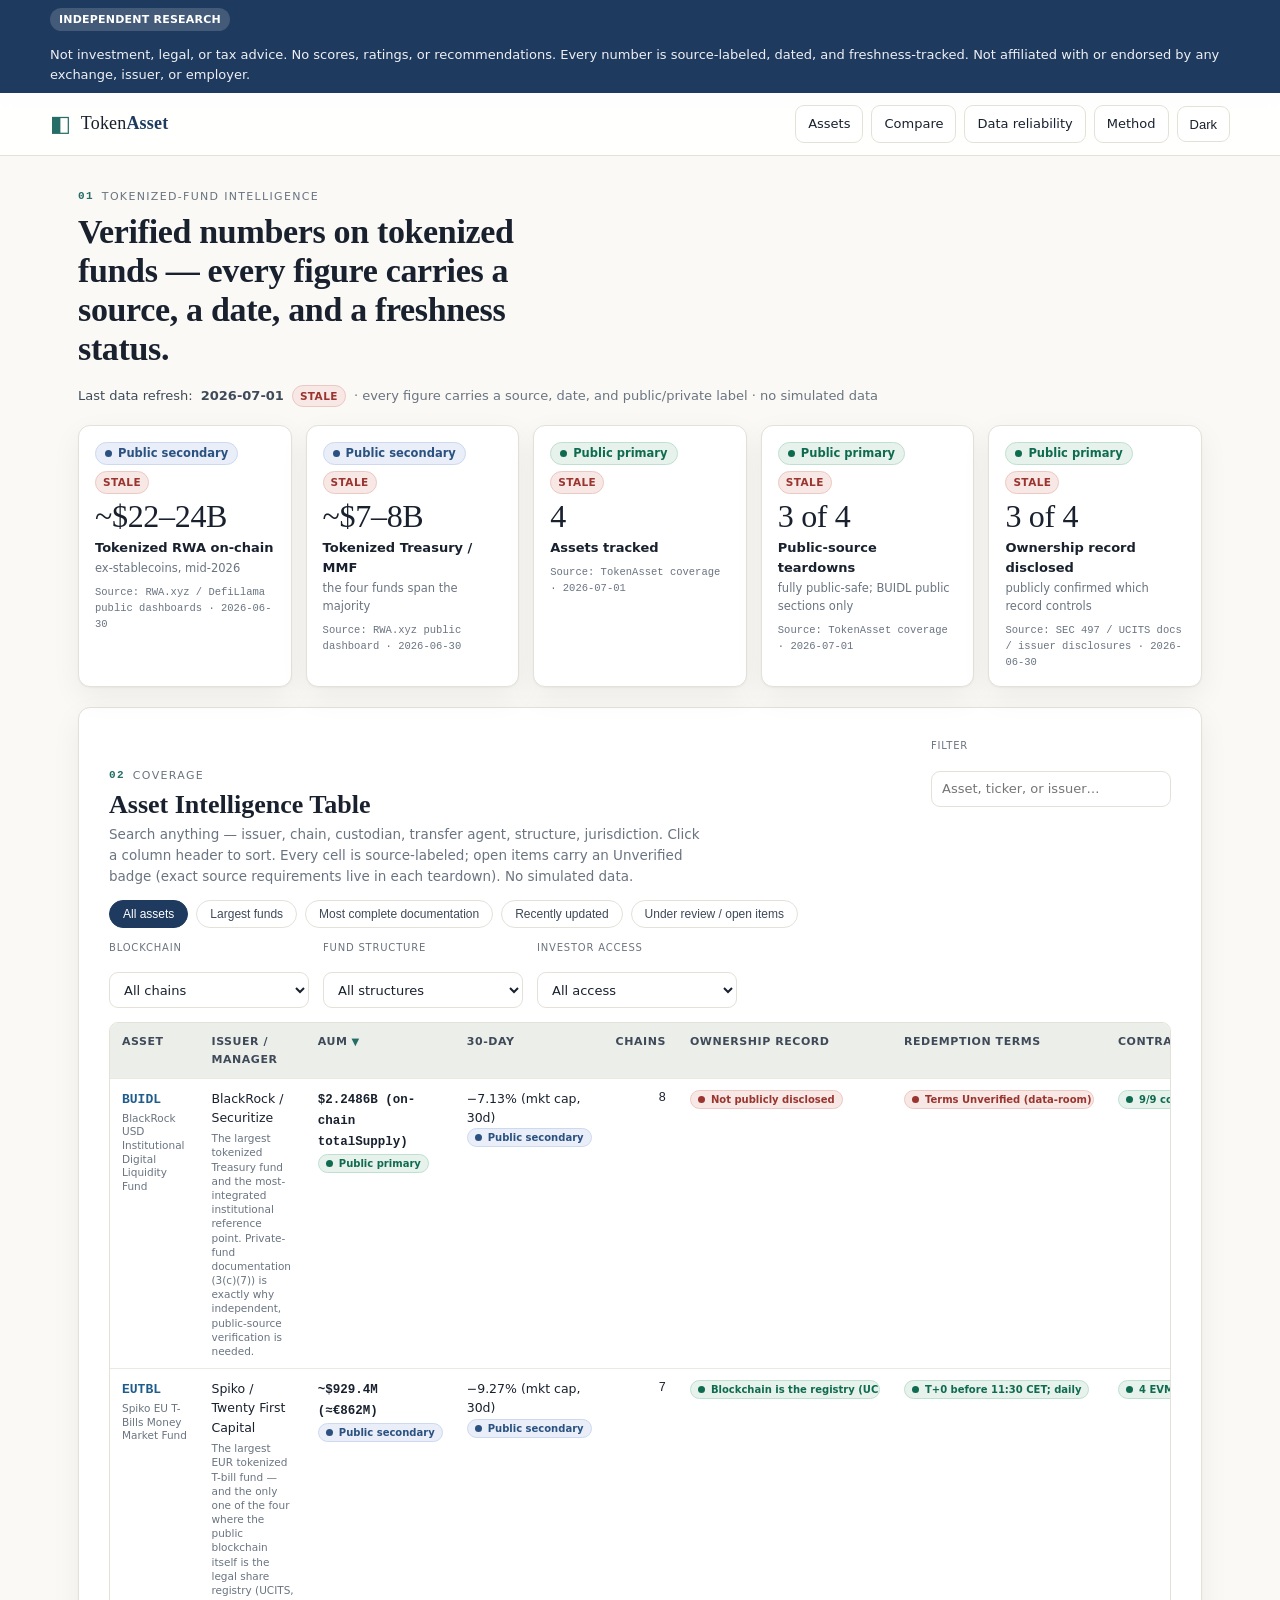
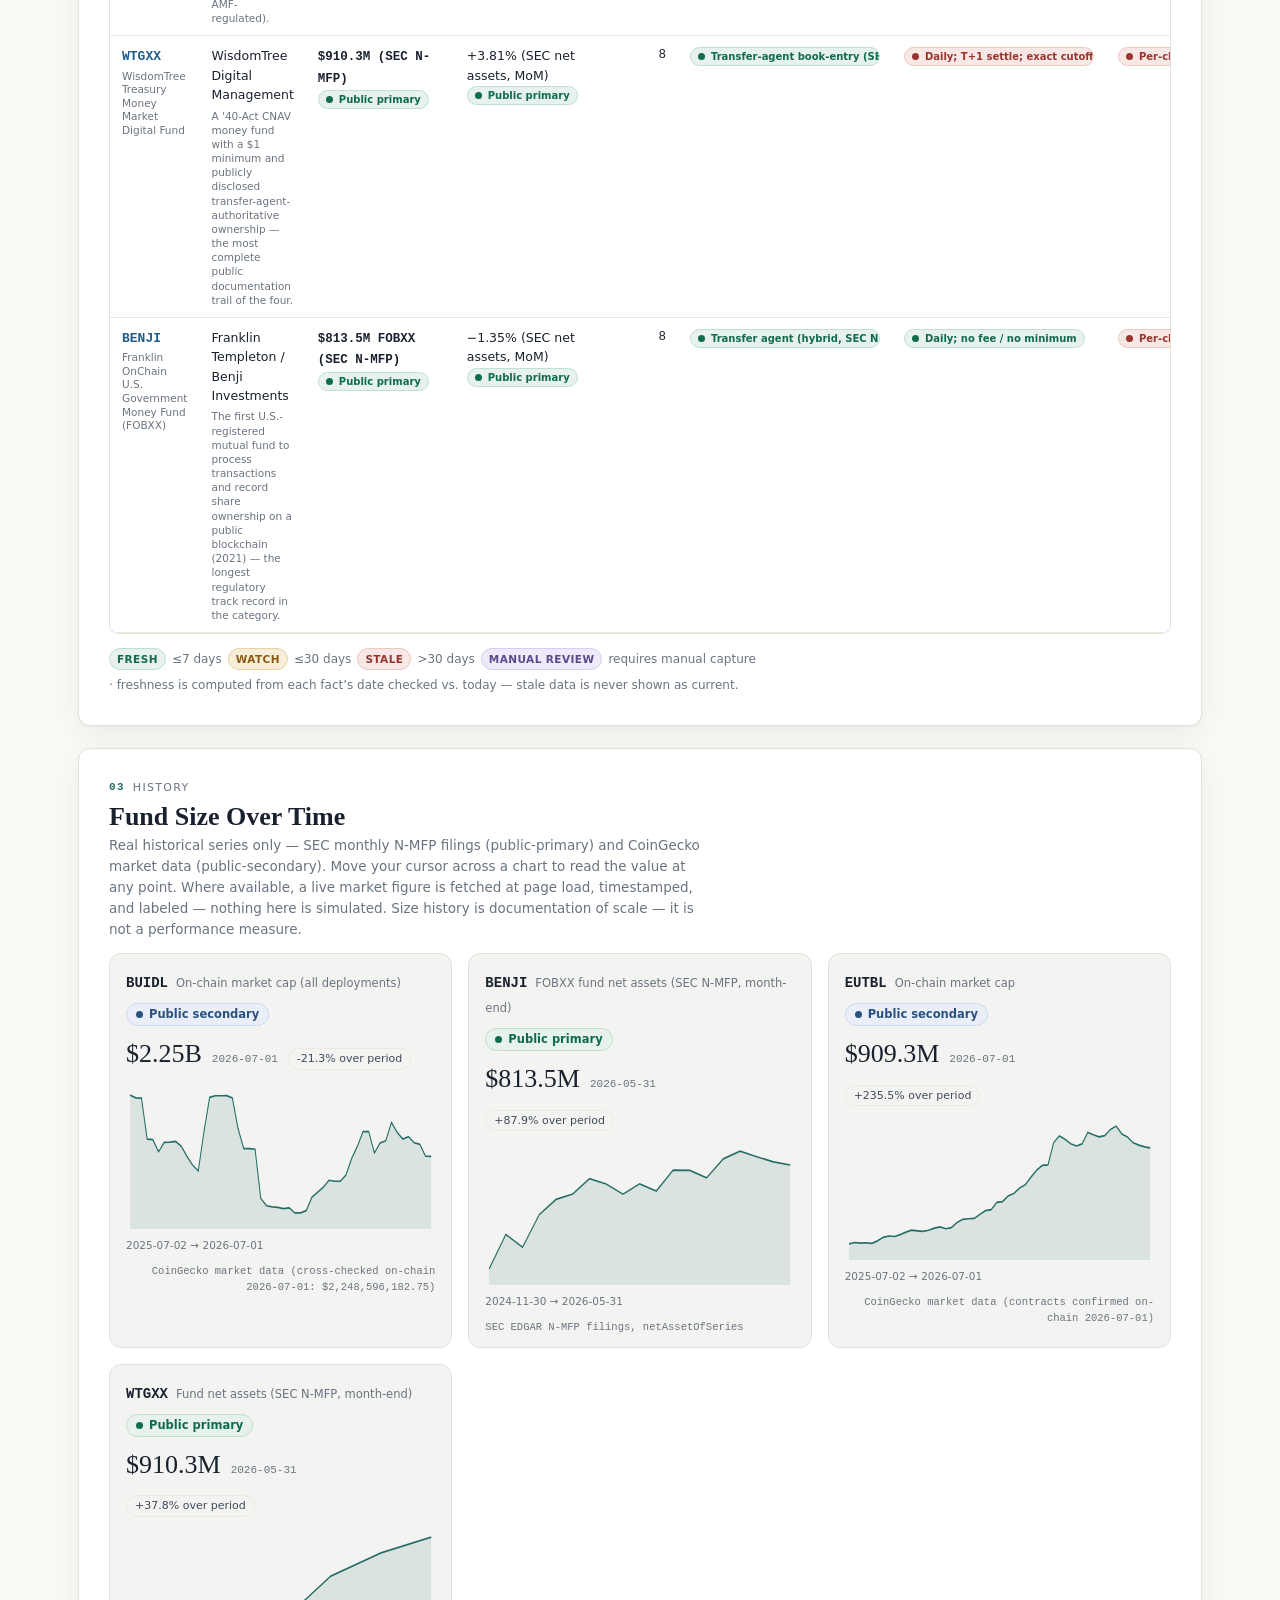
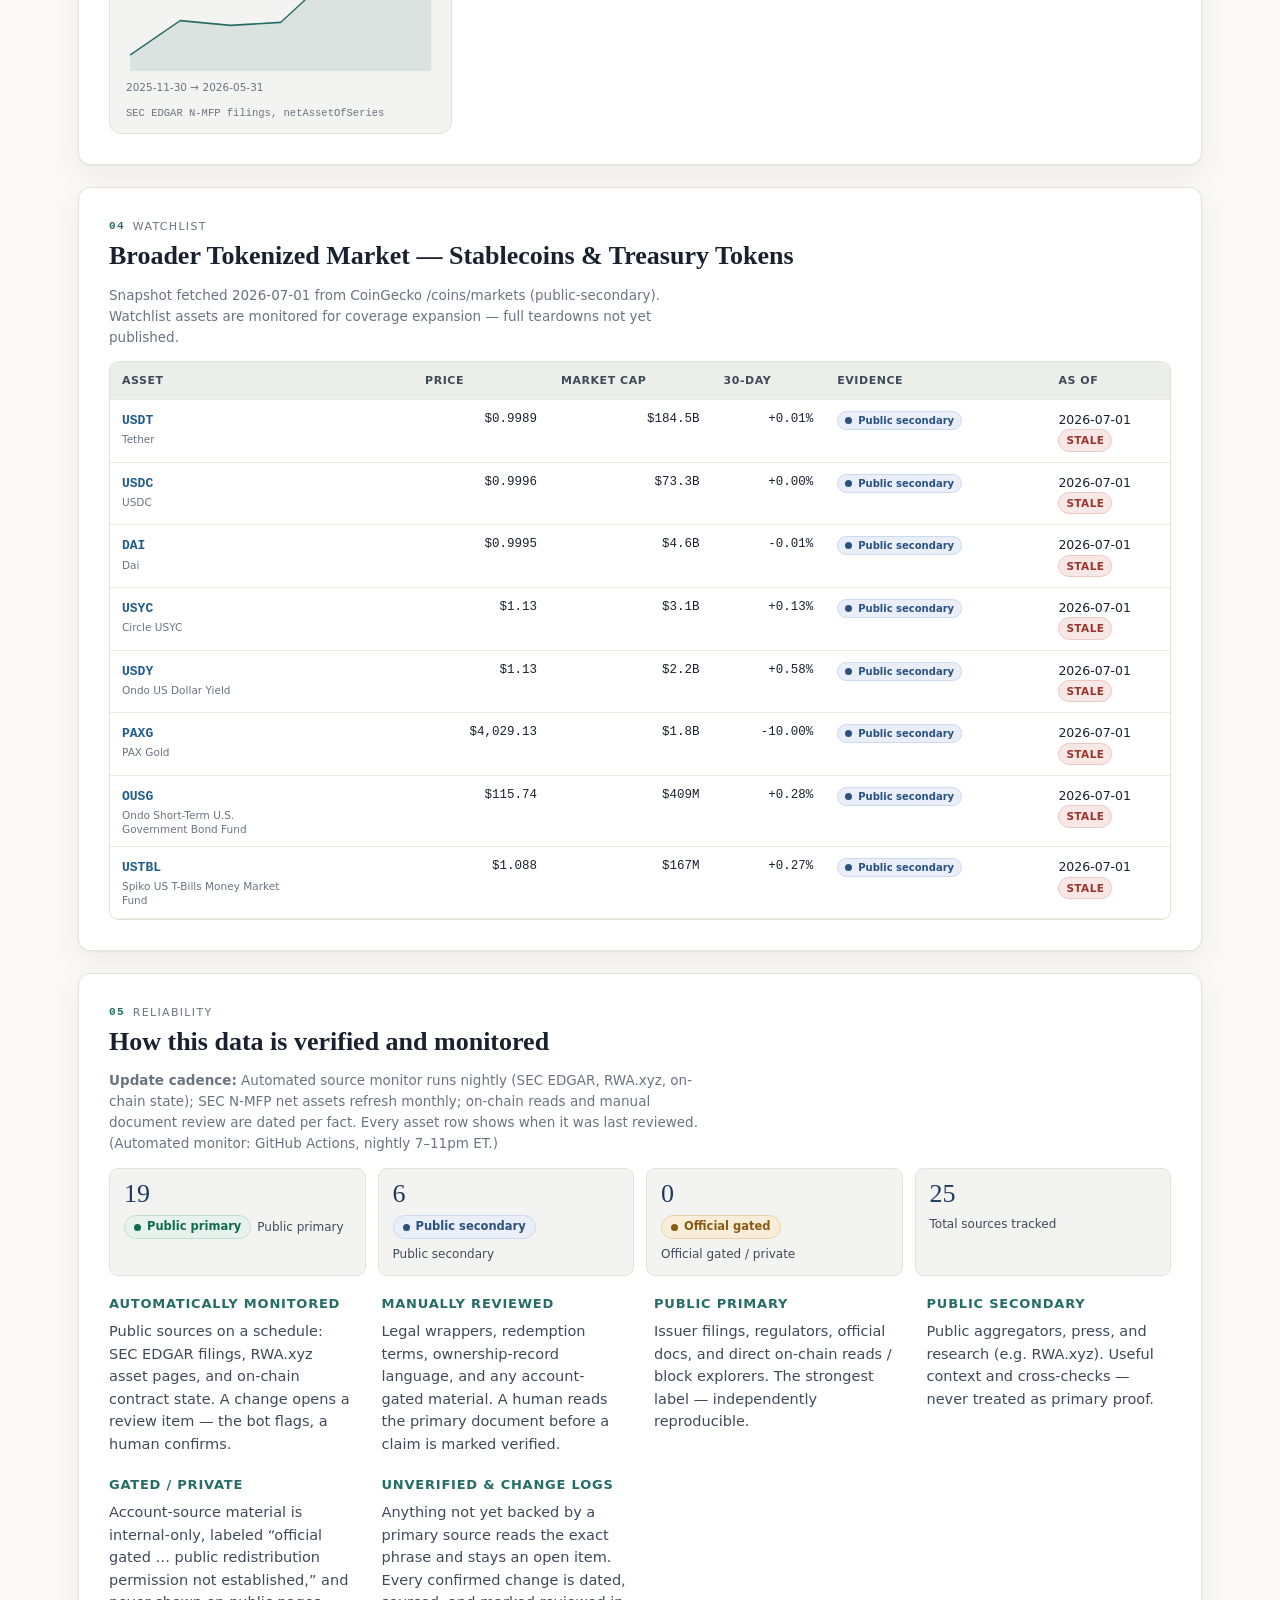
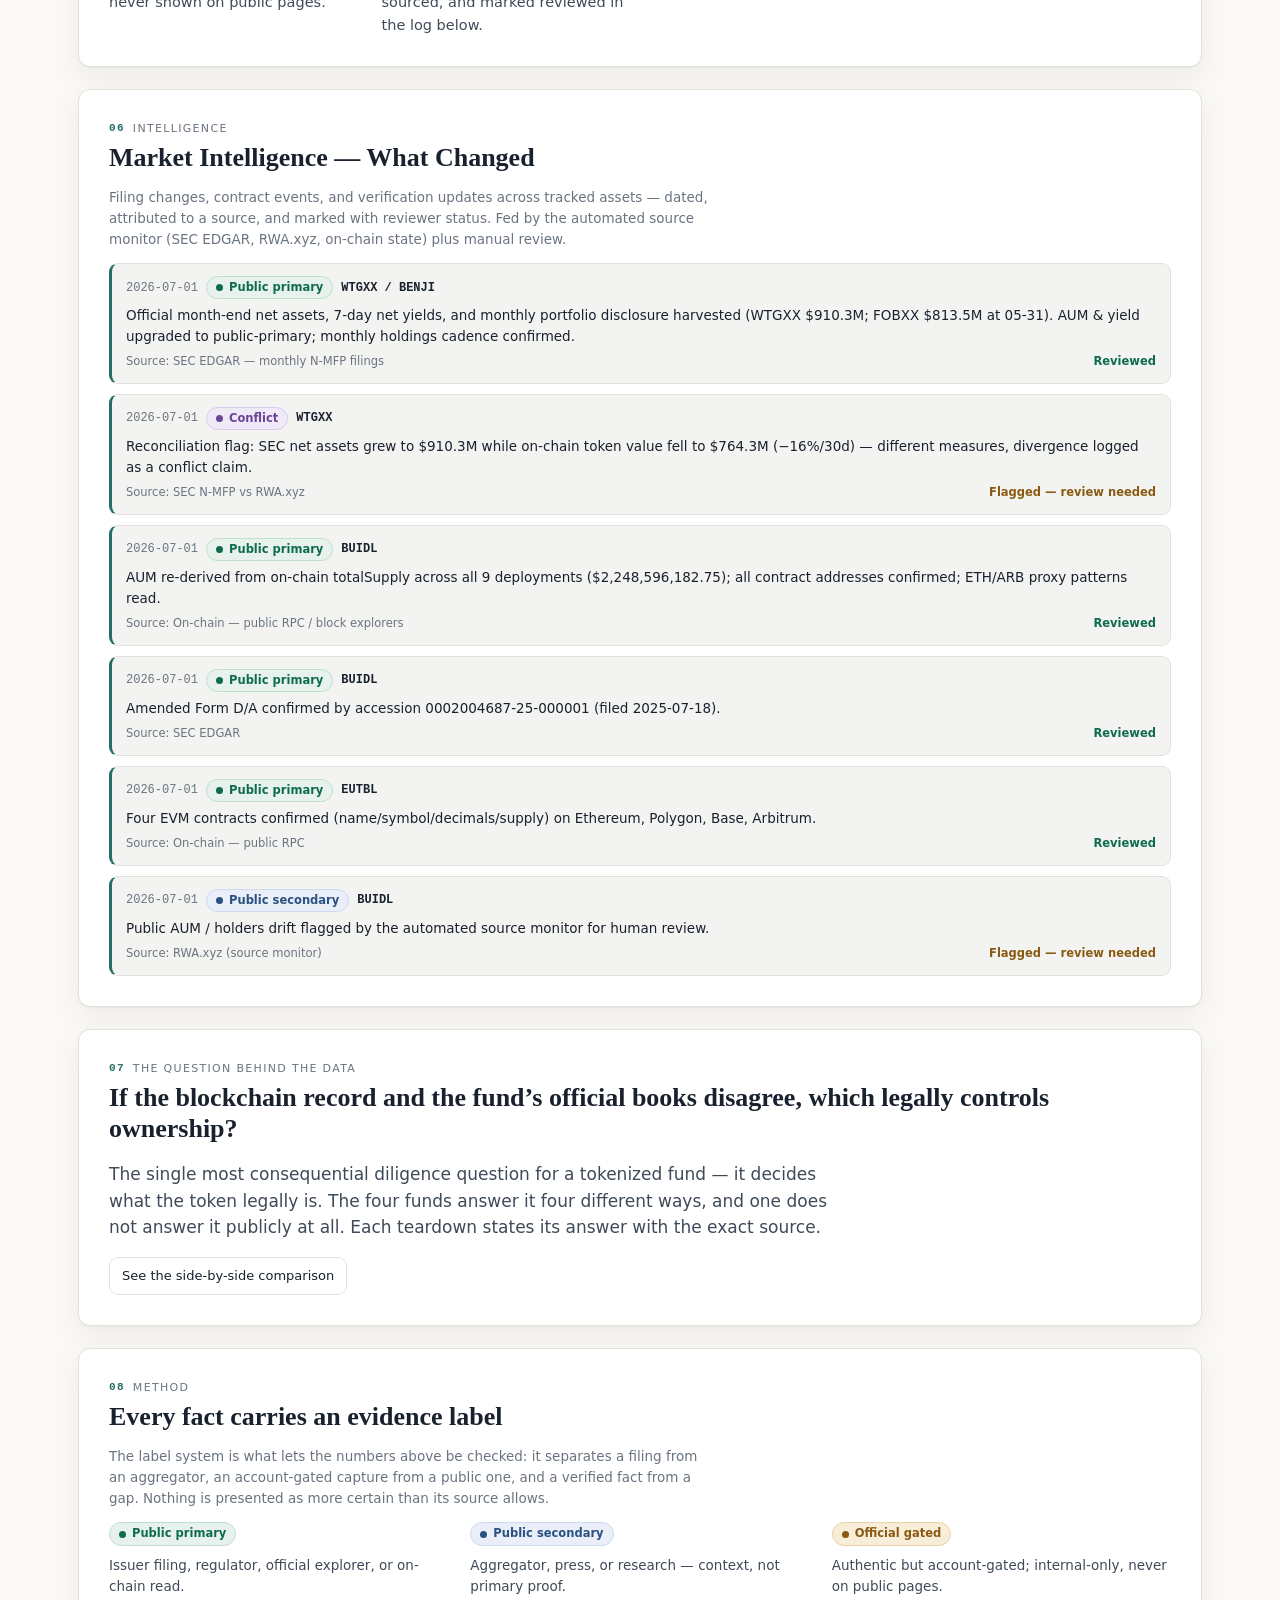
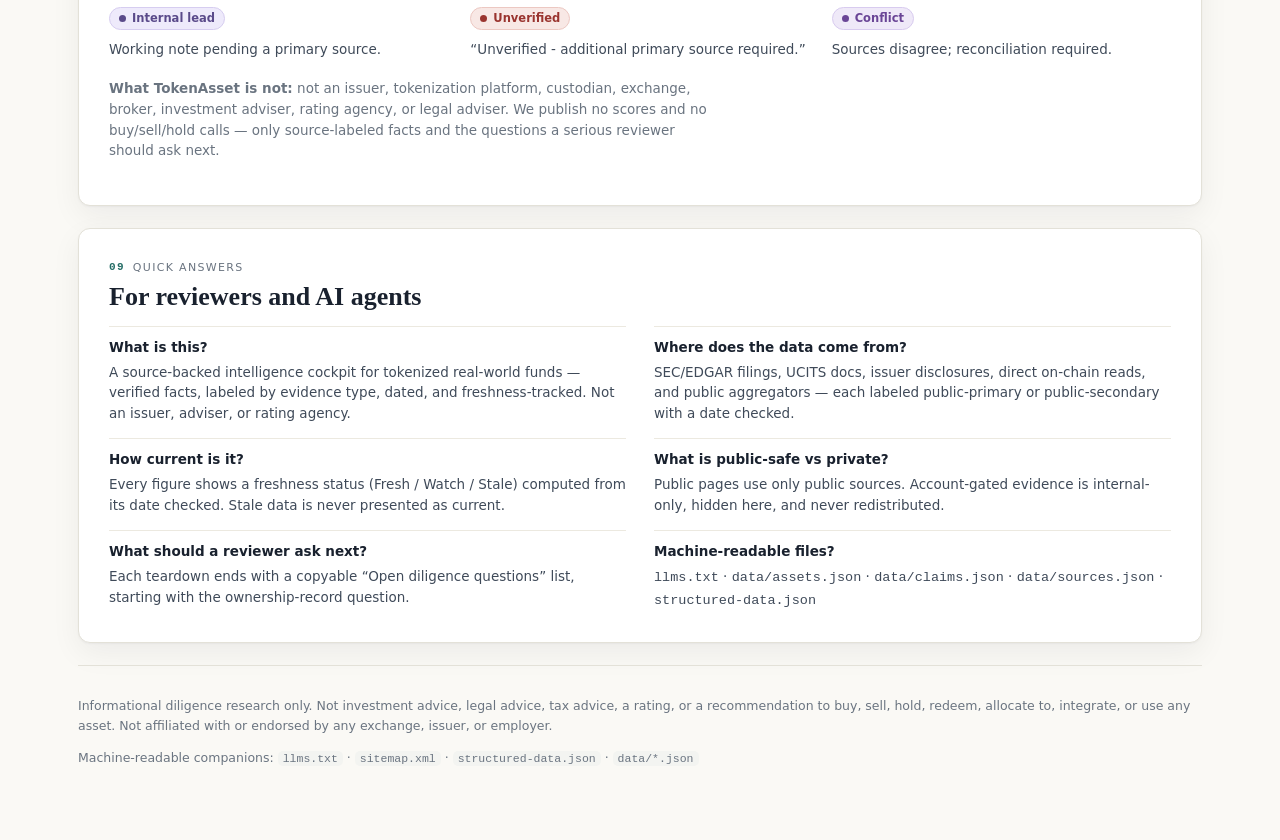
==== commit 70217423: "Analyst-feedback build: search/filters/presets, evidence-mix bars, why-it-matters, compare mode, wat" ====
--- a/index.html
+++ b/index.html
@@ -56,6 +56,7 @@
       </a>
       <nav class="toolbar" aria-label="Primary">
         <a class="ctl btn" href="#assets">Assets</a>
+        <a class="ctl btn" href="compare.html">Compare</a>
         <a class="ctl btn" href="#reliability">Data reliability</a>
         <a class="ctl btn" href="#method">Method</a>
         <button class="ctl btn" id="theme-toggle" aria-pressed="false" title="Toggle light/dark">Dark</button>
@@ -80,7 +81,19 @@
         <label class="field inline"><span class="ctl-label">Filter</span>
           <input type="search" id="table-search" placeholder="Asset, ticker, or issuer…" aria-label="Filter assets" /></label>
       </div>
-      <p class="section-note">Click a column header to sort. Every cell is source-labeled; missing facts read “Unverified - additional primary source required.” No live price simulation.</p>
+      <p class="section-note">Search anything — issuer, chain, custodian, transfer agent, structure, jurisdiction. Click a column header to sort. Every cell is source-labeled; open items carry an Unverified badge (exact source requirements live in each teardown). No simulated data.</p>
+      <div class="preset-chips" role="group" aria-label="Quick views">
+        <button class="chip on" data-preset="all">All assets</button>
+        <button class="chip" data-preset="largest">Largest funds</button>
+        <button class="chip" data-preset="complete">Most complete documentation</button>
+        <button class="chip" data-preset="updated">Recently updated</button>
+        <button class="chip" data-preset="review">Under review / open items</button>
+      </div>
+      <div class="filters table-filters">
+        <label class="field"><span class="ctl-label">Blockchain</span><select id="f-chain" aria-label="Filter by blockchain"></select></label>
+        <label class="field"><span class="ctl-label">Fund structure</span><select id="f-structure" aria-label="Filter by fund structure"></select></label>
+        <label class="field"><span class="ctl-label">Investor access</span><select id="f-access" aria-label="Filter by investor access"></select></label>
+      </div>
       <div class="table-scroll">
         <table class="data-table intel-table" id="asset-table">
           <thead><tr>
@@ -92,9 +105,9 @@
             <th scope="col">Ownership record</th>
             <th scope="col">Redemption terms</th>
             <th scope="col">Contract map</th>
-            <th scope="col" data-sort="lastChecked" tabindex="0" role="button">Last checked</th>
-            <th scope="col">Evidence</th>
-            <th scope="col">Teardown</th>
+            <th scope="col" data-sort="lastChecked" tabindex="0" role="button">Last reviewed</th>
+            <th scope="col" data-sort="evidence" tabindex="0" role="button" title="Documentation coverage — not a quality or risk score">Evidence mix</th>
+            <th scope="col">Actions</th>
           </tr></thead>
           <tbody></tbody>
         </table>
@@ -117,10 +130,24 @@
       <div class="history-grid" id="history-grid"></div>
     </section>
 
+    <!-- WATCHLIST: broader tokenized market (real market data) -->
+    <section class="card" id="watchlist" aria-labelledby="wl-h">
+      <p class="eyebrow"><span class="num">04</span> Watchlist</p>
+      <h2 id="wl-h">Broader Tokenized Market — Stablecoins &amp; Treasury Tokens</h2>
+      <p class="section-note" id="watchlist-note">Loading…</p>
+      <div class="table-scroll">
+        <table class="data-table intel-table" id="watchlist-table">
+          <thead><tr><th scope="col">Asset</th><th scope="col">Price</th><th scope="col">Market cap</th><th scope="col">30-day</th><th scope="col">Evidence</th><th scope="col">As of</th></tr></thead>
+          <tbody></tbody>
+        </table>
+      </div>
+    </section>
+
     <!-- DATA RELIABILITY -->
     <section class="card" id="reliability" aria-labelledby="rel-h">
-      <p class="eyebrow"><span class="num">04</span> Reliability</p>
+      <p class="eyebrow"><span class="num">05</span> Reliability</p>
       <h2 id="rel-h">How this data is verified and monitored</h2>
+      <p class="section-note" id="cadence-line"></p>
       <div class="reliability-counts" id="reliability-counts"></div>
       <div class="who-grid">
         <div><h3>Automatically monitored</h3><p>Public sources on a schedule: SEC EDGAR filings, RWA.xyz asset pages, and on-chain contract state. A change opens a review item — the bot flags, a human confirms.</p></div>
@@ -134,15 +161,15 @@
 
     <!-- CHANGE LOG PREVIEW -->
     <section class="card" id="changelog-sec" aria-labelledby="cl-h">
-      <p class="eyebrow"><span class="num">05</span> Recent updates</p>
-      <h2 id="cl-h">Change Log Preview</h2>
-      <p class="section-note">The latest confirmed source changes and verification updates. Each entry is dated, attributed to a source, and marked with reviewer status.</p>
+      <p class="eyebrow"><span class="num">06</span> Intelligence</p>
+      <h2 id="cl-h">Market Intelligence — What Changed</h2>
+      <p class="section-note">Filing changes, contract events, and verification updates across tracked assets — dated, attributed to a source, and marked with reviewer status. Fed by the automated source monitor (SEC EDGAR, RWA.xyz, on-chain state) plus manual review.</p>
       <div class="changelog" id="changelog"></div>
     </section>
 
     <!-- CORE QUESTION TEASER -->
     <section class="card" id="core-teaser" aria-labelledby="core-h">
-      <p class="eyebrow"><span class="num">06</span> The question behind the data</p>
+      <p class="eyebrow"><span class="num">07</span> The question behind the data</p>
       <h2 id="core-h">If the blockchain record and the fund’s official books disagree, which legally controls ownership?</h2>
       <p class="lede">The single most consequential diligence question for a tokenized fund — it decides what the token legally is. The four funds answer it four different ways, and one does not answer it publicly at all. Each teardown states its answer with the exact source.</p>
       <a class="btn" href="teardown.html?asset=wtgxx#core">See the side-by-side comparison</a>
@@ -150,7 +177,7 @@
 
     <!-- METHOD (moved lower — supports the data) -->
     <section class="card" id="method" aria-labelledby="method-h">
-      <p class="eyebrow"><span class="num">07</span> Method</p>
+      <p class="eyebrow"><span class="num">08</span> Method</p>
       <h2 id="method-h">Every fact carries an evidence label</h2>
       <p class="section-note">The label system is what lets the numbers above be checked: it separates a filing from an aggregator, an account-gated capture from a public one, and a verified fact from a gap. Nothing is presented as more certain than its source allows.</p>
       <ul class="method-legend">
@@ -166,7 +193,7 @@
 
     <!-- QUICK ANSWERS -->
     <section class="card answers" id="answers" aria-labelledby="answers-h">
-      <p class="eyebrow"><span class="num">08</span> Quick answers</p>
+      <p class="eyebrow"><span class="num">09</span> Quick answers</p>
       <h2 id="answers-h">For reviewers and AI agents</h2>
       <div class="qa">
         <div><dt>What is this?</dt><dd>A source-backed intelligence cockpit for tokenized real-world funds — verified facts, labeled by evidence type, dated, and freshness-tracked. Not an issuer, adviser, or rating agency.</dd></div>
--- a/assets/css/styles.css
+++ b/assets/css/styles.css
@@ -360,6 +360,35 @@
 .cl-rev.ok { color:var(--s-pp-fg); }
 .cl-rev.flag { color:var(--s-og-fg); }
 @media (max-width:640px){ .section-head { align-items:stretch; } .field.inline { max-width:none; width:100%; } }
+
+/* ---- preset chips + table filters ---- */
+.preset-chips { display:flex; gap:8px; flex-wrap:wrap; margin:2px 0 12px; }
+.chip { font-size:12px; padding:6px 13px; border:1px solid var(--line); border-radius:var(--pill); background:var(--panel); color:var(--ink-2); cursor:pointer; }
+.chip:hover { border-color:var(--accent-2); }
+.chip.on { background:var(--accent); border-color:var(--accent); color:#fff; }
+[data-theme="dark"] .chip.on { color:#0c1016; }
+.table-filters { margin-bottom:14px; }
+.table-filters .field { min-width:150px; flex:0 1 200px; }
+
+/* ---- table extras: names, why-lines, mini badges, evidence bar ---- */
+.intel-table .t-name { display:block; font-size:10.5px; color:var(--muted); margin-top:2px; max-width:180px; line-height:1.3; }
+.intel-table .t-why { display:block; font-size:10.5px; color:var(--muted); margin-top:4px; max-width:230px; line-height:1.35; }
+.badge.mini { font-size:10px; padding:1px 7px; max-width:190px; overflow:hidden; text-overflow:ellipsis; }
+.ev-wrap { min-width:130px; }
+.ev-bar { display:flex; height:9px; border-radius:var(--pill); overflow:hidden; border:1px solid var(--hair); background:var(--panel-3); }
+.ev-bar .ev { display:block; height:100%; }
+.ev-bar .pp { background:var(--s-pp-fg); }
+.ev-bar .ps { background:var(--s-ps-fg); }
+.ev-bar .cf { background:var(--s-cf-fg); }
+.ev-bar .uv { background:var(--s-uv-fg); opacity:.55; }
+.ev-num { display:block; font-size:10px; color:var(--muted); margin-top:3px; font-family:var(--mono); }
+
+/* ---- compare page ---- */
+.compare-table th.rowh { text-align:left; white-space:nowrap; color:var(--ink-2); font-size:11px; text-transform:uppercase; letter-spacing:.05em; background:var(--panel-3); position:sticky; left:0; }
+.compare-table td { min-width:190px; vertical-align:top; }
+.compare-picks { display:flex; gap:14px; flex-wrap:wrap; margin:0 0 14px; }
+.compare-picks label { display:flex; align-items:center; gap:7px; font-size:13px; border:1px solid var(--line); border-radius:var(--pill); padding:7px 14px; cursor:pointer; background:var(--panel); }
+.compare-picks input { accent-color: var(--accent-2); }
 
 /* ---- history charts ---- */
 .history-grid { display:grid; grid-template-columns:repeat(auto-fit,minmax(280px,1fr)); gap:16px; }
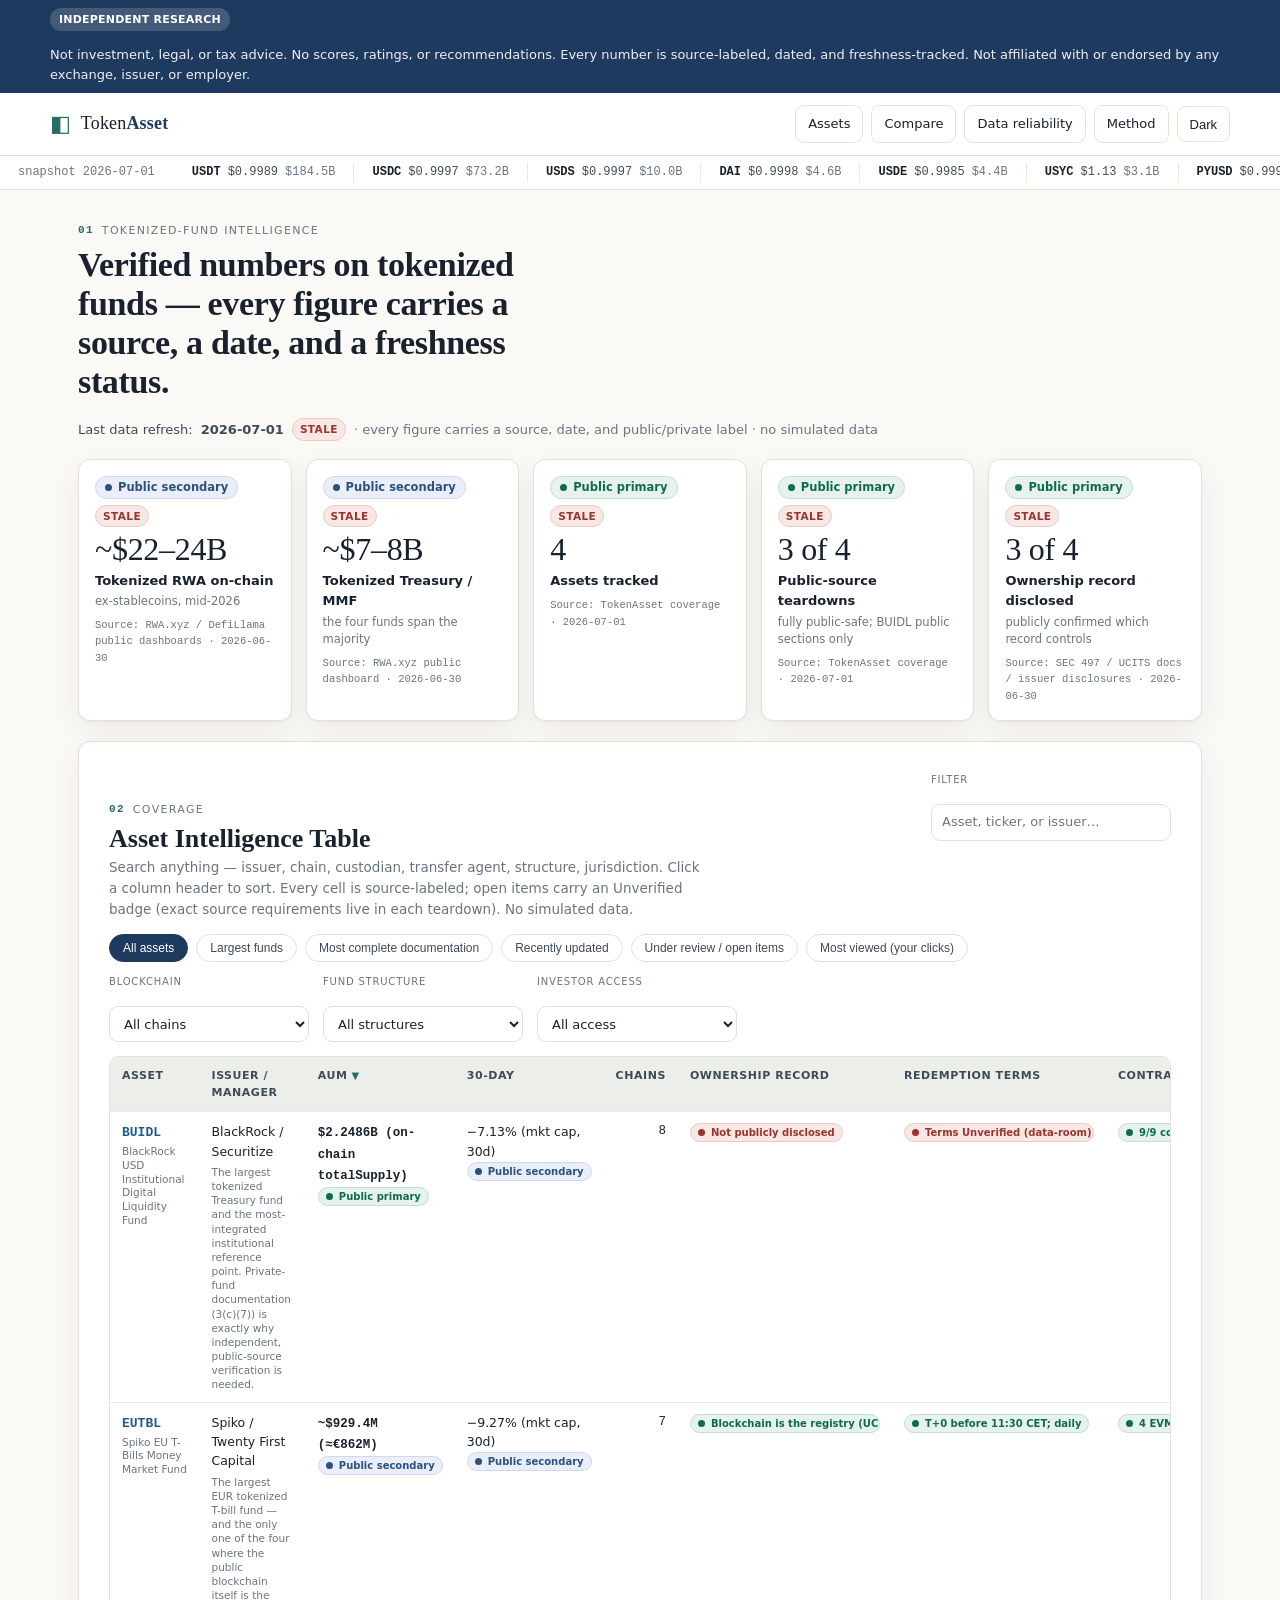
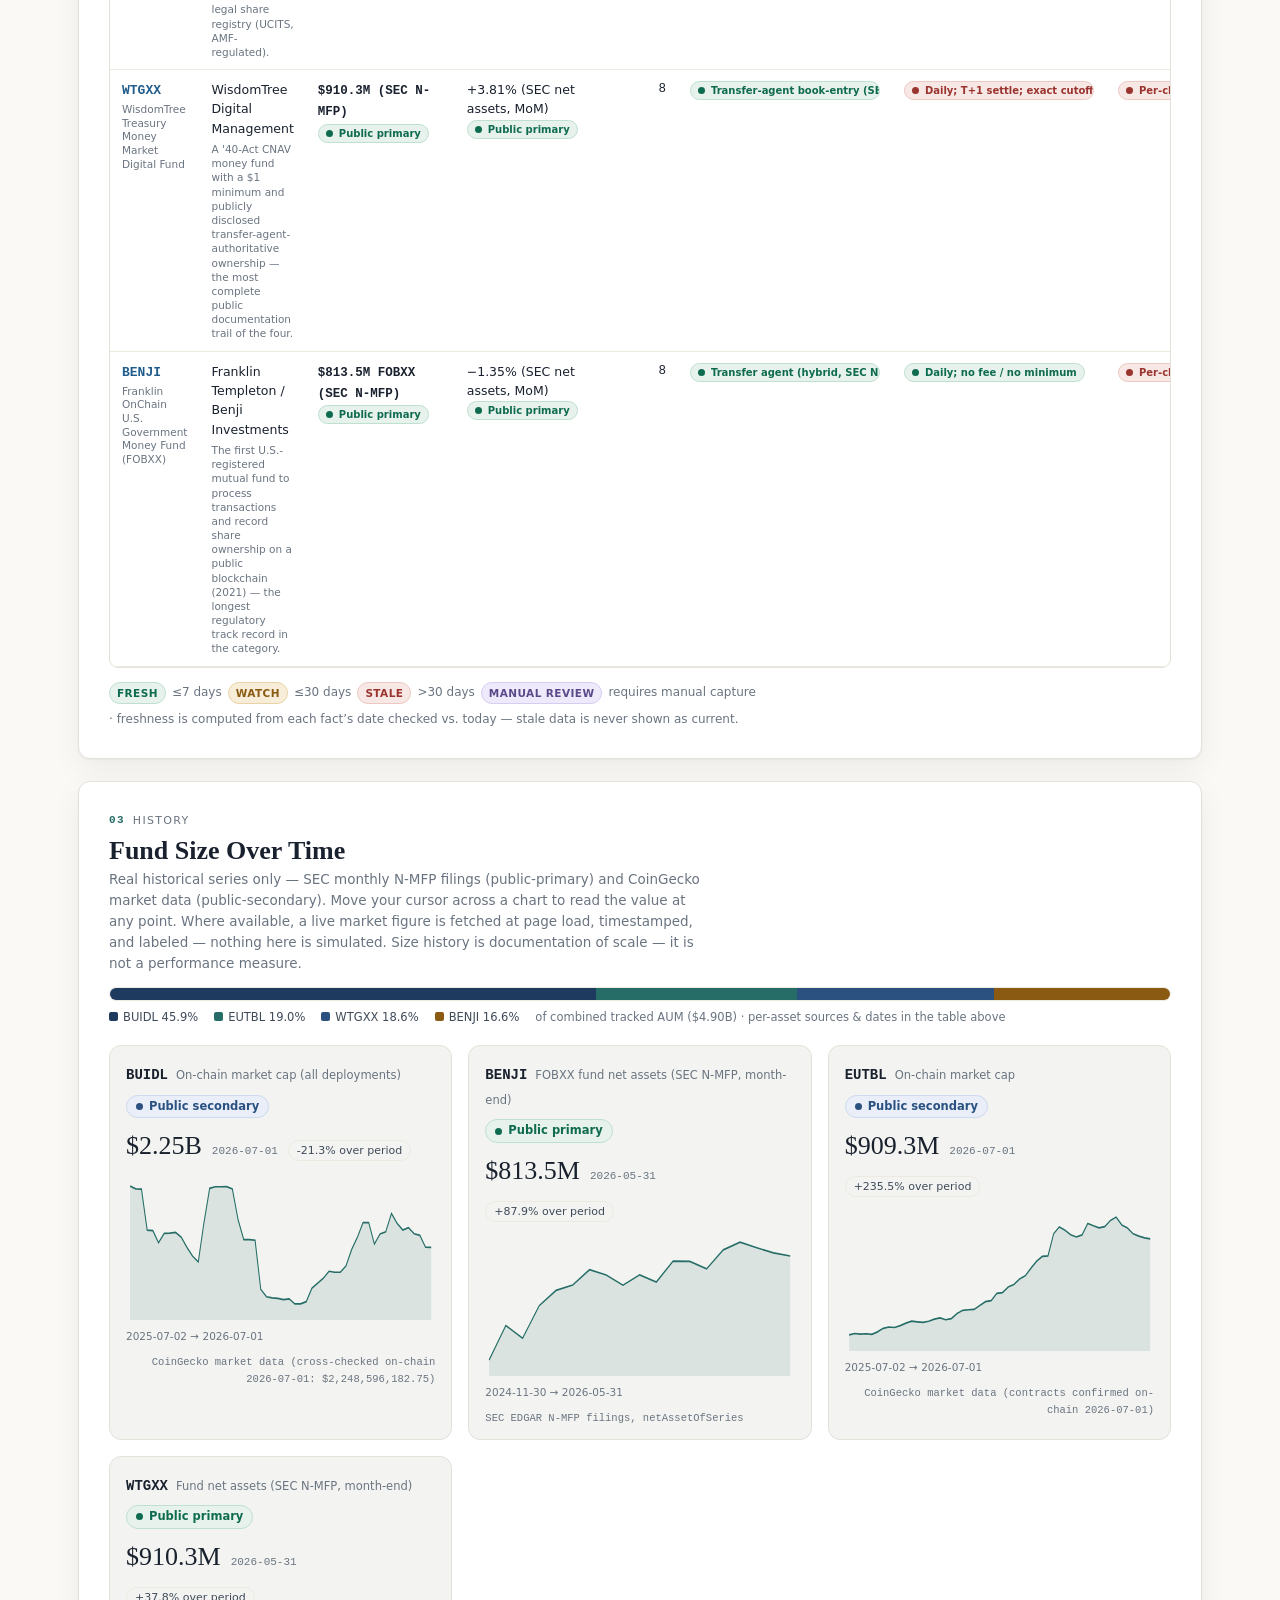
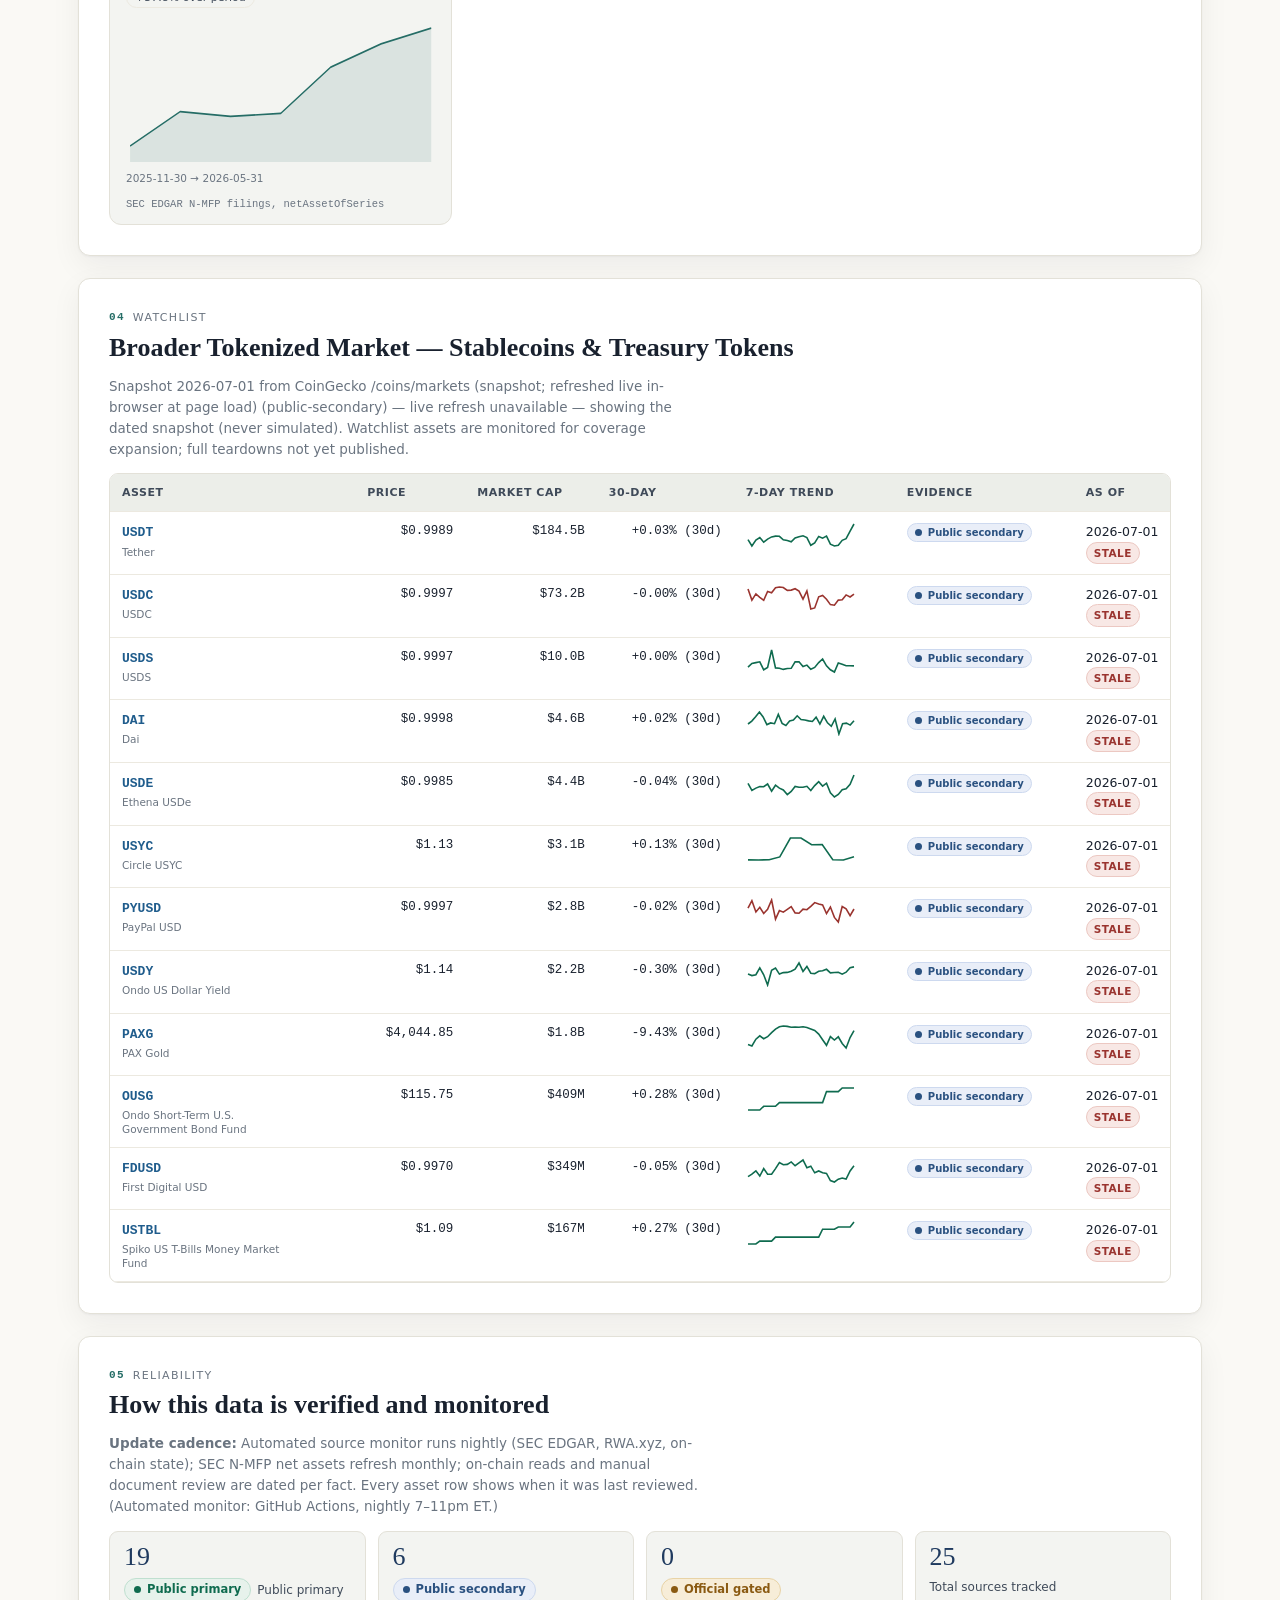
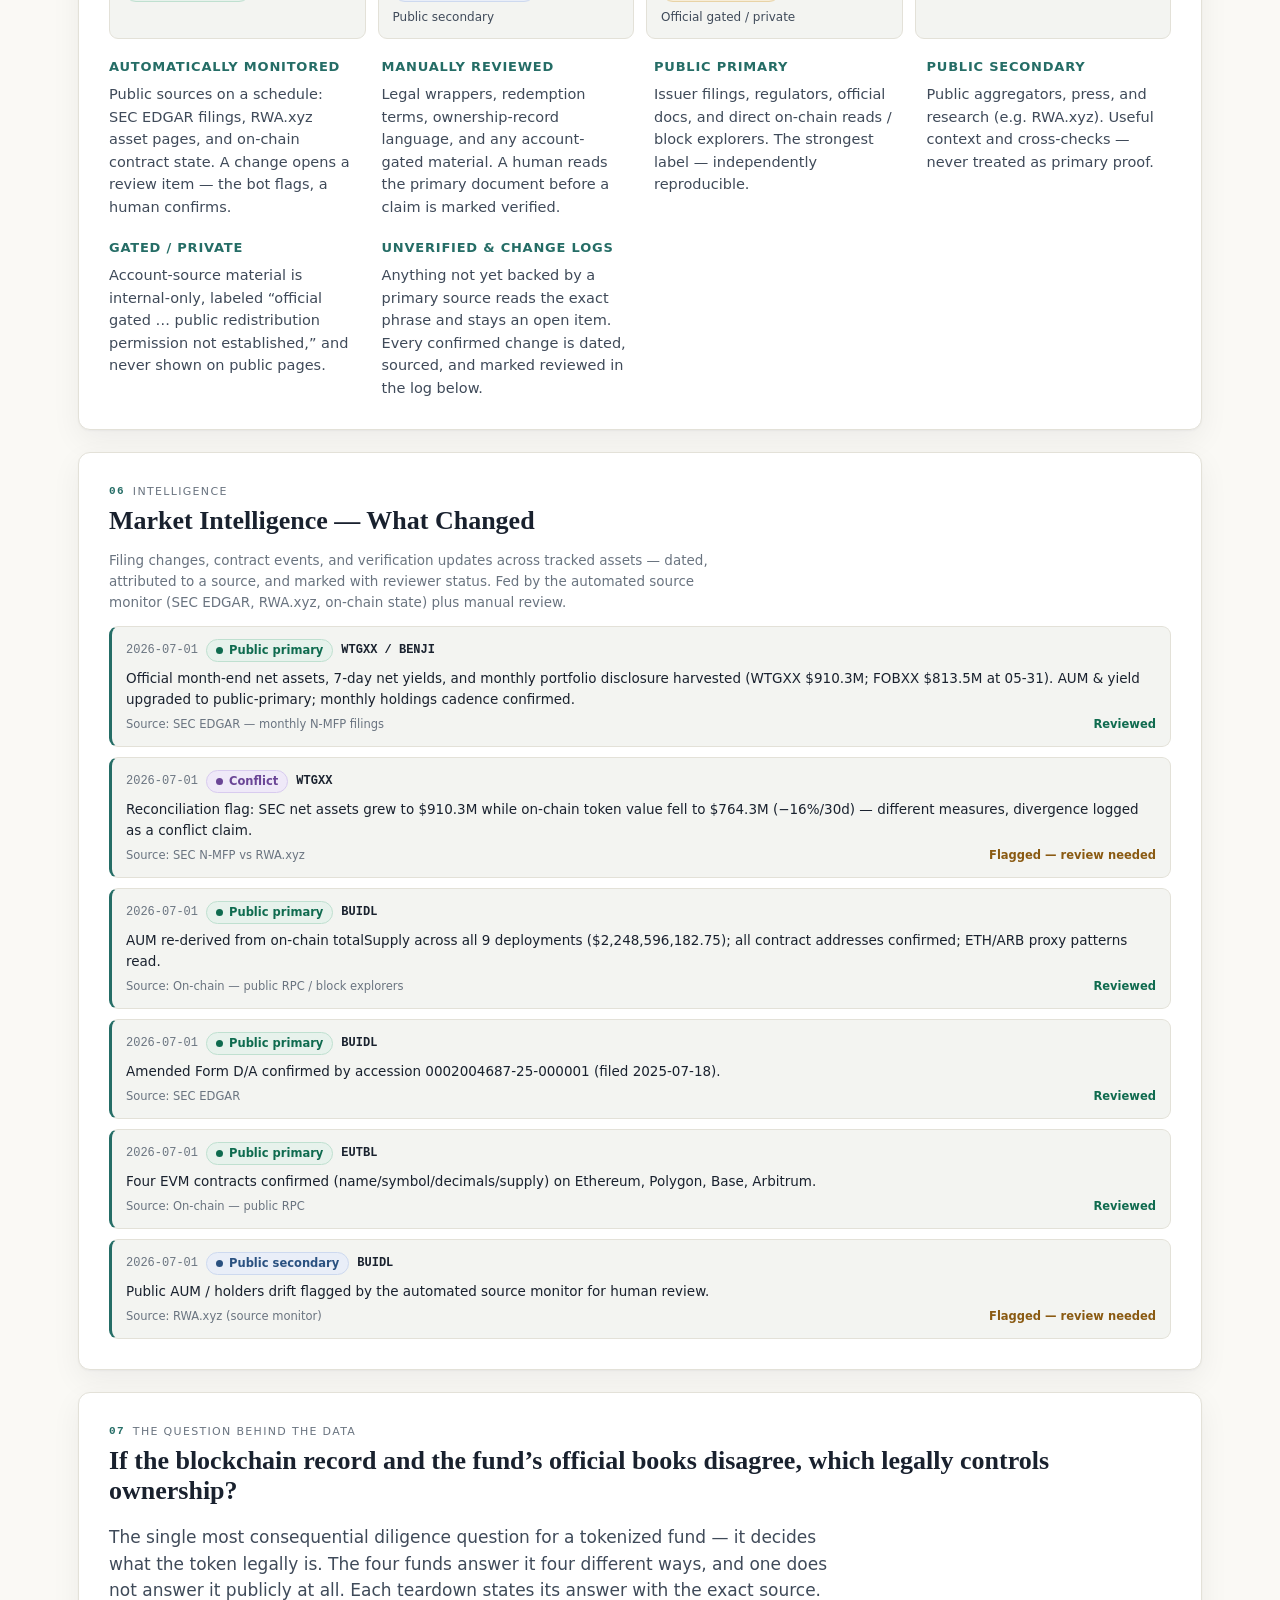
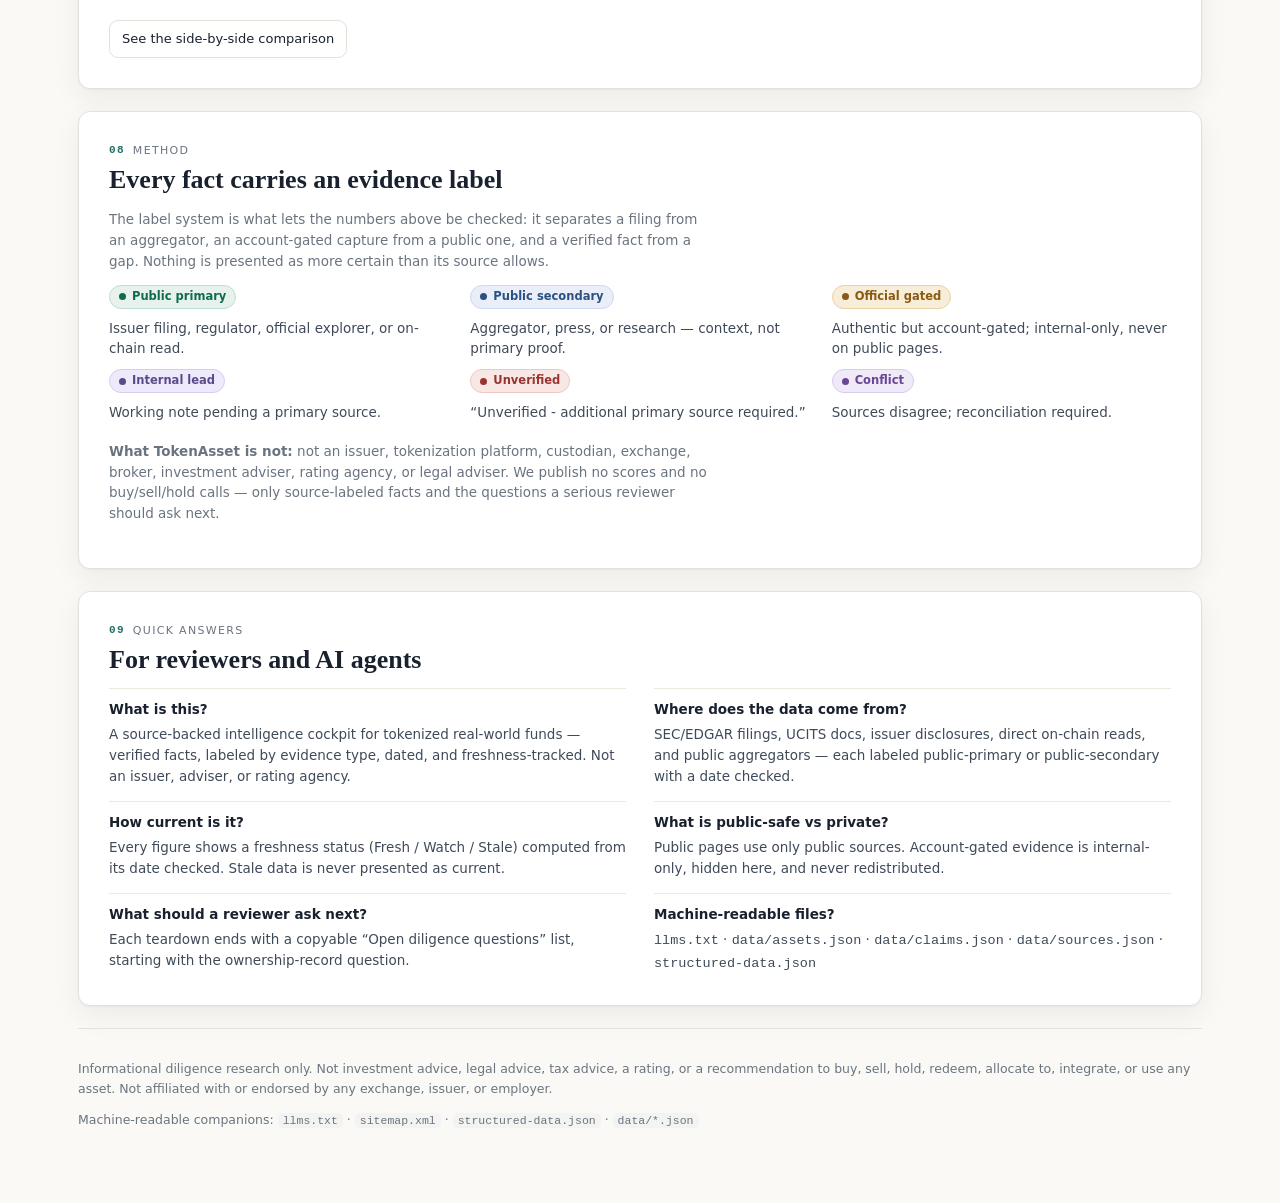
==== commit c2fca6ae: "Fintech build: live market tape, fully-live 12-asset watchlist w/ sparklines, 4-fund share graph, re" ====
--- a/index.html
+++ b/index.html
@@ -64,6 +64,8 @@
     </div>
   </header>
 
+  <div class="market-tape" id="market-tape" hidden aria-label="Market tape — real values, live where available"></div>
+
   <main id="cockpit" class="wrap home-main" tabindex="-1">
 
     <!-- HERO: data-first -->
@@ -88,6 +90,7 @@
         <button class="chip" data-preset="complete">Most complete documentation</button>
         <button class="chip" data-preset="updated">Recently updated</button>
         <button class="chip" data-preset="review">Under review / open items</button>
+        <button class="chip" data-preset="viewed" title="Real opens from this browser only — becomes site-wide once analytics are wired">Most viewed (your clicks)</button>
       </div>
       <div class="filters table-filters">
         <label class="field"><span class="ctl-label">Blockchain</span><select id="f-chain" aria-label="Filter by blockchain"></select></label>
@@ -127,6 +130,7 @@
         <div><p class="eyebrow"><span class="num">03</span> History</p><h2 id="hist-h">Fund Size Over Time</h2></div>
       </div>
       <p class="section-note">Real historical series only — SEC monthly N-MFP filings (public-primary) and CoinGecko market data (public-secondary). Move your cursor across a chart to read the value at any point. Where available, a live market figure is fetched at page load, timestamped, and labeled — nothing here is simulated. Size history is documentation of scale — it is not a performance measure.</p>
+      <div class="share-bar" id="share-bar" aria-label="Tracked-fund AUM share"></div>
       <div class="history-grid" id="history-grid"></div>
     </section>
 
@@ -137,7 +141,7 @@
       <p class="section-note" id="watchlist-note">Loading…</p>
       <div class="table-scroll">
         <table class="data-table intel-table" id="watchlist-table">
-          <thead><tr><th scope="col">Asset</th><th scope="col">Price</th><th scope="col">Market cap</th><th scope="col">30-day</th><th scope="col">Evidence</th><th scope="col">As of</th></tr></thead>
+          <thead><tr><th scope="col">Asset</th><th scope="col">Price</th><th scope="col">Market cap</th><th scope="col">30-day</th><th scope="col">7-day trend</th><th scope="col">Evidence</th><th scope="col">As of</th></tr></thead>
           <tbody></tbody>
         </table>
       </div>
--- a/assets/css/styles.css
+++ b/assets/css/styles.css
@@ -360,6 +360,32 @@
 .cl-rev.ok { color:var(--s-pp-fg); }
 .cl-rev.flag { color:var(--s-og-fg); }
 @media (max-width:640px){ .section-head { align-items:stretch; } .field.inline { max-width:none; width:100%; } }
+
+/* ---- market tape (TradingView-style strip; real values only) ---- */
+.market-tape { border-bottom:1px solid var(--line); background:var(--panel); overflow:hidden; white-space:nowrap; }
+.tape-track { display:inline-flex; align-items:center; padding:7px 0; animation:tape-scroll 55s linear infinite; will-change:transform; }
+.market-tape:hover .tape-track { animation-play-state:paused; }
+@keyframes tape-scroll { from { transform:translateX(0); } to { transform:translateX(-50%); } }
+@media (prefers-reduced-motion: reduce){ .tape-track { animation:none; } }
+.tape-item { display:inline-flex; align-items:center; gap:7px; padding:0 18px; border-right:1px solid var(--hair); font-size:12px; font-family:var(--mono); color:var(--ink-2); }
+.tape-item b { color:var(--ink); font-weight:700; }
+.tape-label { border-right-color:transparent; }
+
+/* ---- watchlist sparklines ---- */
+.spark { width:110px; height:26px; display:block; }
+.spark polyline { stroke-width:1.6; }
+.spark.up polyline { stroke:var(--s-pp-fg); }
+.spark.dn polyline { stroke:var(--s-uv-fg); }
+
+/* ---- 4-fund share bar ---- */
+.share-bar { margin:4px 0 18px; }
+.sb-bar { display:flex; height:14px; border-radius:var(--pill); overflow:hidden; border:1px solid var(--hair); }
+.sb-seg { display:block; height:100%; }
+.sb-legend { display:flex; gap:16px; flex-wrap:wrap; margin-top:8px; font-size:11.5px; color:var(--ink-2); align-items:center; }
+.sb-legend i { display:inline-block; width:9px; height:9px; border-radius:2px; margin-right:5px; vertical-align:baseline; }
+
+/* ---- per-browser view counts ---- */
+.t-views { display:block; font-size:10px; color:var(--muted); margin-top:4px; font-family:var(--mono); }
 
 /* ---- preset chips + table filters ---- */
 .preset-chips { display:flex; gap:8px; flex-wrap:wrap; margin:2px 0 12px; }
